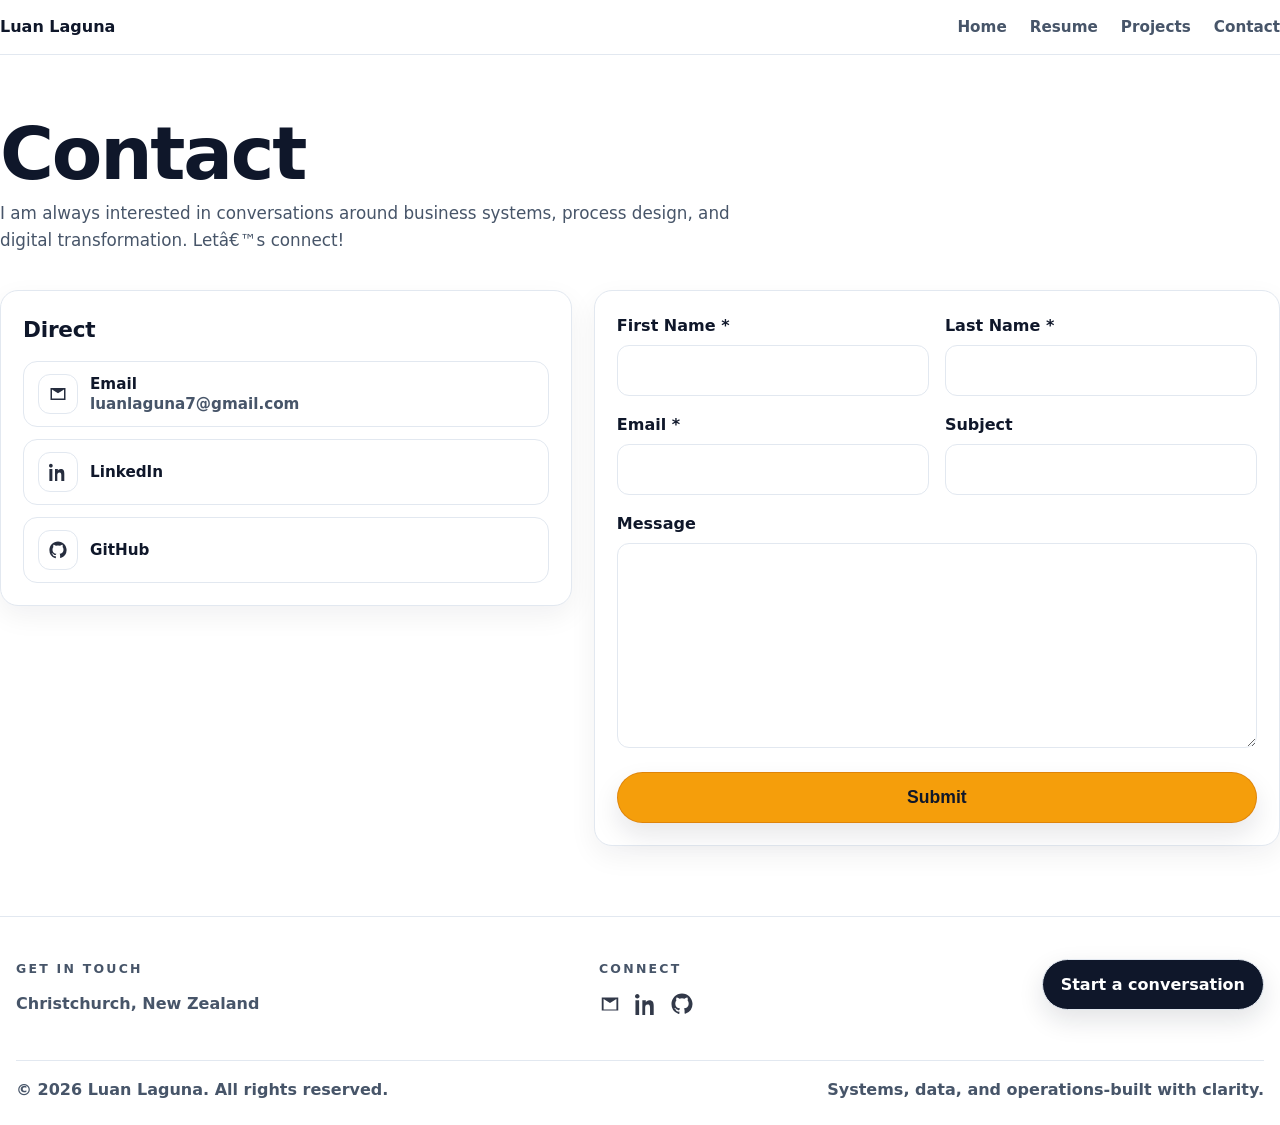
==== contact.html @ 254befb7 "Update contact.html" ====
﻿<!DOCTYPE html>
<html lang="en">
<head>
  <meta charset="UTF-8" />
  <meta name="viewport" content="width=device-width, initial-scale=1" />
  <title>Contact | Luan Laguna</title>
  <link rel="stylesheet" href="style.css" />
</head>
<body>
  <header class="nav">
    <div class="container nav-inner">
      <a class="brand" href="index.html">Luan Laguna</a>
      <button class="nav-toggle" aria-label="Open menu" aria-expanded="false" aria-controls="site-nav">
        <span class="nav-toggle-bar"></span>
        <span class="nav-toggle-bar"></span>
        <span class="nav-toggle-bar"></span>
      </button>
    <nav id="site-nav" class="links" aria-label="Primary">
  <a href="index.html">Home</a>
  <a href="resume.html">Resume</a>
  <a href="projects.html">Projects</a>
  <a href="contact.html">Contact</a>
</nav>
    </div>
  </header>

  <main class="container page contact-page">

    <header class="contact-hero">
      <div class="contact-hero-left">
        <h1 class="contact-title">Contact</h1>
        <p class="contact-subtitle">
          I am always interested in conversations around business systems, process design, and digital transformation. Letâ€™s connect!
        </p>
      </div>
    </header>

    <section class="contact-grid">

      <!-- Left: optional small direct block (matches your style) -->
    <aside class="contact-direct card-soft">
  <h2 class="contact-direct-title">Direct</h2>

  <div class="direct-list">

  <!-- Email -->
  <a class="direct-item" href="mailto:luanlaguna7@gmail.com">

    <span class="direct-icon">
      <svg viewBox="0 0 24 24">
        <path d="M2 4h20v16H2V4zm10 7L4 6v12h16V6l-8 5z"/>
      </svg>
    </span>

    <span class="direct-meta">
      <span class="direct-label">Email</span>
      <span class="direct-value">luanlaguna7@gmail.com</span>
    </span>

  </a>


  <!-- LinkedIn -->
  <a class="direct-item" href="https://www.linkedin.com/in/luan-laguna-390032174/" target="_blank">

    <span class="direct-icon">
      <svg viewBox="0 0 24 24">
        <path d="M4.98 3.5C4.98 4.88 3.87 6 2.49 6S0 4.88 0 3.5 1.11 1 2.49 1 4.98 2.12 4.98 3.5zM.5 8h4V24h-4zM8 8h3.8v2.2h.05c.53-1 1.83-2.2 3.77-2.2 4.03 0 4.78 2.65 4.78 6.1V24h-4v-7.4c0-1.77-.03-4.05-2.47-4.05-2.47 0-2.85 1.93-2.85 3.92V24H8z"/>
      </svg>
    </span>

    <span class="direct-meta">
      <span class="direct-label">LinkedIn</span>
    </span>

  </a>


  <!-- GitHub -->
  <a class="direct-item" href="https://github.com/LuanLaguna" target="_blank">

    <span class="direct-icon">
      <svg viewBox="0 0 24 24">
        <path d="M12 .5C5.65.5.5 5.65.5 12a11.5 11.5 0 0 0 7.87 10.94c.58.1.79-.25.79-.56v-2.17c-3.2.7-3.88-1.54-3.88-1.54-.52-1.33-1.27-1.69-1.27-1.69-1.04-.71.08-.69.08-.69 1.15.08 1.76 1.18 1.76 1.18 1.02 1.76 2.68 1.25 3.33.96.1-.74.4-1.25.73-1.54-2.55-.29-5.23-1.28-5.23-5.69 0-1.26.45-2.3 1.18-3.12-.12-.29-.51-1.45.11-3.03 0 0 .96-.31 3.15 1.19a10.9 10.9 0 0 1 5.73 0c2.19-1.5 3.15-1.19 3.15-1.19.62 1.58.23 2.74.11 3.03.73.82 1.18 1.86 1.18 3.12 0 4.42-2.69 5.39-5.25 5.67.41.35.77 1.04.77 2.1v3.11c0 .31.21.67.8.56A11.5 11.5 0 0 0 23.5 12C23.5 5.65 18.35.5 12 .5z"/>
      </svg>
    </span>

    <span class="direct-meta">
      <span class="direct-label">GitHub</span>
    </span>

  </a>

</div>
</aside>

      <!-- Right: form (Wix-like) -->
      <section class="contact-form-wrap card-soft" aria-label="Contact form">

        <!--
          IMPORTANT:
          Este form NÃƒO envia sozinho sem backend.
          Se quiser â€œenviar de verdadeâ€, depois a gente conecta em Formspree / Netlify Forms.
        -->
        <form class="contact-form" action="https://formsubmit.co/luanlaguna7@gmail.com" method="POST">
          <input type="hidden" name="_subject" value="New portfolio contact message" />
          <input type="hidden" name="_captcha" value="false" />
          <input type="text" name="_honey" style="display:none" tabindex="-1" autocomplete="off" />
          <input type="hidden" name="_next" value="https://luanlaguna.github.io/LuanPortifolio/contact.html?sent=1" />

          <div class="form-row two">
            <div class="field">
              <label for="firstName">First Name <span aria-hidden="true">*</span></label>
              <input id="firstName" name="firstName" type="text" required />
            </div>

            <div class="field">
              <label for="lastName">Last Name <span aria-hidden="true">*</span></label>
              <input id="lastName" name="lastName" type="text" required />
            </div>
          </div>

          <div class="form-row two">
            <div class="field">
              <label for="email">Email <span aria-hidden="true">*</span></label>
              <input id="email" name="email" type="email" required />
            </div>

            <div class="field">
              <label for="subject">Subject</label>
              <input id="subject" name="subject" type="text" />
            </div>
          </div>

          <div class="form-row">
            <div class="field">
              <label for="message">Message</label>
              <textarea id="message" name="message" rows="7" required></textarea>
            </div>
          </div>

          <button class="contact-submit" type="submit">Submit</button>
        </form>

      </section>

    </section>

  </main>

  <footer class="footer-pro">
  <div class="container footer-pro-inner">

    <div class="footer-pro-grid">
      <!-- Get in touch -->
      <div class="footer-block">
        <div class="footer-kicker">Get in touch</div>
        <div class="footer-text">
          <div class="footer-muted">Christchurch, New Zealand</div>
        </div>
      </div>

      <!-- Connect -->
       <div class="footer-block">
  <div class="footer-kicker">Connect</div>

  <div class="footer-social">

    <a href="mailto:luanlaguna7@gmail.com" aria-label="Email">
      <svg viewBox="0 0 24 24" class="social-icon">
        <path d="M3 5h18v14H3V5zm9 6L5 6.5V18h14V6.5L12 11z"/>
      </svg>
    </a>

    <a href="https://www.linkedin.com/in/luan-laguna-390032174/" target="_blank" rel="noopener" aria-label="LinkedIn">

      <svg viewBox="0 0 24 24" class="social-icon">
        <path d="M4.98 3.5C4.98 4.88 3.87 6 2.49 6S0 4.88 0 3.5 1.11 1 2.49 1 4.98 2.12 4.98 3.5zM.5 8h4V24h-4zM8 8h3.8v2.2h.05c.53-1 1.83-2.2 3.77-2.2 4.03 0 4.78 2.65 4.78 6.1V24h-4v-7.4c0-1.77-.03-4.05-2.47-4.05-2.47 0-2.85 1.93-2.85 3.92V24H8z"/>
      </svg>

    </a>

    <a href="https://github.com/LuanLaguna" target="_blank" rel="noopener" aria-label="GitHub">

      <svg viewBox="0 0 24 24" class="social-icon">
        <path d="M12 .5C5.65.5.5 5.65.5 12a11.5 11.5 0 0 0 7.87 10.94c.58.1.79-.25.79-.56v-2.17c-3.2.7-3.88-1.54-3.88-1.54-.52-1.33-1.27-1.69-1.27-1.69-1.04-.71.08-.69.08-.69 1.15.08 1.76 1.18 1.76 1.18 1.02 1.76 2.68 1.25 3.33.96.1-.74.4-1.25.73-1.54-2.55-.29-5.23-1.28-5.23-5.69 0-1.26.45-2.3 1.18-3.12-.12-.29-.51-1.45.11-3.03 0 0 .96-.31 3.15 1.19a10.9 10.9 0 0 1 5.73 0c2.19-1.5 3.15-1.19 3.15-1.19.62 1.58.23 2.74.11 3.03.73.82 1.18 1.86 1.18 3.12 0 4.42-2.69 5.39-5.25 5.67.41.35.77 1.04.77 2.1v3.11c0 .31.21.67.8.56A11.5 11.5 0 0 0 23.5 12C23.5 5.65 18.35.5 12 .5z"/>
      </svg>

    </a>

  </div>
      </div>

      <!-- CTA -->
      <div class="footer-cta">
        <a class="footer-cta-btn" href="contact.html">
          Start a conversation
        </a>
      </div>
    </div>

    <div class="footer-bottom">
      <div class="footer-copy">&copy; 2026 Luan Laguna. All rights reserved.</div>
      <div class="footer-tagline">Systems, data, and operations-built with clarity.</div>
    </div>

  </div>
</footer>
<button class="back-to-top" type="button" aria-label="Back to top">&#8593;</button>
<script>
  (function () {
    const btn = document.querySelector(".nav-toggle");
    const nav = document.querySelector("#site-nav");
    if (btn && nav) {
      btn.addEventListener("click", () => {
        const isOpen = nav.classList.toggle("is-open");
        btn.classList.toggle("is-active", isOpen);
        btn.setAttribute("aria-expanded", String(isOpen));
      });

      nav.addEventListener("click", (e) => {
        if (e.target.tagName === "A" && nav.classList.contains("is-open")) {
          nav.classList.remove("is-open");
          btn.classList.remove("is-active");
          btn.setAttribute("aria-expanded", "false");
        }
      });
    }

    const toTop = document.querySelector(".back-to-top");
    if (!toTop) return;
    const toggleToTop = () => {
      toTop.classList.toggle("is-visible", window.scrollY > 260);
    };
    window.addEventListener("scroll", toggleToTop, { passive: true });
    toTop.addEventListener("click", () => {
      window.scrollTo({ top: 0, behavior: "smooth" });
    });
    toggleToTop();
  })();
</script>
</body>
</html>
---- style.css ----
﻿:root{
  --bg:#ffffff;
  --text:#0f172a;
  --muted:#475569;
  --line:#e2e8f0;
  --card:#f8fafc;
  --btn:#0f172a;
  --btnText:#ffffff;
}

*{box-sizing:border-box}
body{
  margin:0;
  font-family: system-ui, -apple-system, Segoe UI, Roboto, Arial, sans-serif;
  background:var(--bg);
  color:var(--text);
  line-height:1.6;
}

.container{
  max-width: 1300px;
  margin: 0 auto;
  padding: 0 16px;   /* mais prÃ³ximo das bordas */
}

.nav{
  position: sticky;
  top: 0;
  z-index: 1000;
  background: rgba(255,255,255,.92);
  backdrop-filter: blur(8px);
  border-bottom: 1px solid var(--line);
}

.nav-inner{
  display:flex;
  align-items:center;
  justify-content:space-between;
  padding:14px 0;
}

.brand{
  font-weight:700;
  text-decoration:none;
  color:var(--text);
}

.links a{
  margin-left:18px;
  text-decoration:none;
  color:var(--muted);
  font-weight:600;
  font-size: 0.95rem;
}

.links a:hover{ color:var(--text); }

.hero{
  padding:56px 0 20px;
}

.kicker{
  margin:0 0 10px;
  color:var(--muted);
  font-weight:700;
  letter-spacing:.08em;
  text-transform:uppercase;
  font-size:.85rem;
}

h1{
  margin:0 0 14px;
  font-size: clamp(2.2rem, 4.6vw, 3.2rem);
  line-height:1.1;
  font-weight: 750; /* antes estava muito pesado */
  letter-spacing: -0.02em;
}

.lead{
  margin:0 0 22px;
  color:var(--muted);
  font-size:1.05rem;
  max-width: 72ch;
}

.cta{
  display:flex;
  gap:12px;
  flex-wrap:wrap;
}

.btn{
  display:inline-block;
  padding:10px 14px;
  border-radius:12px;
  background:var(--btn);
  color:var(--btnText);
  text-decoration:none;
  font-weight:700;
  border:1px solid var(--btn);
}

.btn-secondary{
  background:#334155;
  border-color:#334155;
}

.btn-ghost{
  background:transparent;
  color:var(--text);
  border-color: var(--line);
}

.card{
  margin:24px 0 64px;
  padding:26px;
  border:1px solid var(--line);
  background:#ffffff;
  border-radius:18px;
}

.card h2{ margin:0 0 10px; }

/* =========================
   Footer Pro
   ========================= */
.footer-pro{
  border-top: 1px solid var(--line);
  background: #fff;
  padding: 34px 0 22px;
}

.footer-pro-inner{
  display: grid;
  gap: 20px;
}

.footer-pro-grid{
  display: grid;
  grid-template-columns: 1.2fr 0.9fr auto;
  gap: 22px;
  align-items: start;
  padding: 8px 0 18px;
}

.footer-kicker{
  font-weight: 800;
  letter-spacing: .18em;
  text-transform: uppercase;
  font-size: .78rem;
  color: var(--muted);
  margin-bottom: 12px;
}

.footer-links{
  display: grid;
  gap: 10px;
}

.footer-links a{
  color: var(--text);
  text-decoration: none;
  font-weight: 700;
}

.footer-links a:hover{
  text-decoration: underline;
  text-underline-offset: 3px;
}

.footer-text{
  display: grid;
  gap: 10px;
}

.footer-strong{
  color: var(--text);
  text-decoration: none;
  font-weight: 800;
}

.footer-strong:hover{
  text-decoration: underline;
  text-underline-offset: 3px;
}

.footer-muted{
  color: var(--muted);
  font-weight: 650;
}

.footer-cta{
  display: flex;
  justify-content: flex-end;
}

.footer-cta-btn{
  display: inline-flex;
  align-items: center;
  justify-content: center;
  padding: 12px 18px;
  border-radius: 999px;
  border: 1px solid var(--line);
  background: var(--btn);
  color: var(--btnText);
  text-decoration: none;
  font-weight: 900;
  box-shadow: 0 10px 26px rgba(15,23,42,0.12);
  transition: transform .12s ease, box-shadow .12s ease, filter .12s ease;
}

.footer-cta-btn:hover{
  transform: translateY(-1px);
  box-shadow: 0 14px 34px rgba(15,23,42,0.16);
  filter: brightness(.98);
}

.footer-bottom{
  display: flex;
  justify-content: space-between;
  gap: 16px;
  flex-wrap: wrap;
  border-top: 1px solid var(--line);
  padding-top: 16px;
}

.footer-copy{
  color: var(--muted);
  font-weight: 650;
}

.footer-tagline{
  color: var(--muted);
  font-weight: 700;
}

/* responsive */
@media (max-width: 980px){
  .footer-pro-grid{
    grid-template-columns: 1fr;
    justify-items: center;
    text-align: center;
  }

  .footer-block{ text-align: center; }

  .footer-cta{
    width: 100%;
    display: flex;
    justify-content: center;
  }

  .footer-cta-btn{
    margin: 0 auto;     /* garante o centro mesmo se der conflito */
  }
}
.footer-social{
  display:flex;
  gap:14px;
  align-items:center;
  justify-content:flex-start;
  width:auto;
}

/* Keep "Connect" title and icons perfectly aligned */
.footer-pro-grid > .footer-block:nth-of-type(2){
  display: grid;
  justify-items: start;
}

.footer-pro-grid > .footer-block:nth-of-type(2) .footer-social{
  margin-top: 2px;
  padding-left: 0;
}

.social-icon{
  width:22px;
  height:22px;
  fill:var(--text);
  opacity:.85;
  transition: transform .15s ease, opacity .15s ease;
}

.footer-social a:hover .social-icon{
  transform: translateY(-2px);
  opacity:1;
}
/* --- Wix-like Home Layout --- */
.wix-content {
  max-width: 520px;
}

.wix-title {
  font-size: 42px;
  line-height: 1.2;
}

.wix-text {
  color: #4a5568;
  line-height: 1.6;
}
.wix-hero{
  padding: 56px 0 44px;
  display: grid;
  grid-template-columns: 520px 1fr; /* foto grande e texto ao lado */
  column-gap: 56px;                /* era 88px, agora mais prÃ³ximo */
  align-items: start;
}
.footer-note{
  margin-top: 18px;
  color: var(--muted);
  font-weight: 600;
  font-size: .9rem;
}

.wix-photo img{
  width: 500px;
  height: 500px;
  object-fit: cover;
  border-radius: 50%;
  filter: grayscale(100%);
  display:block;
}
.wix-title{
  margin: 0 0 18px;
  font-size: clamp(1.8rem, 3.2vw, 2.4rem);
  line-height: 1.15;
  font-weight: 700;
  letter-spacing: -0.01em;
}

.wix-subtitle{
  margin: 0 0 14px;
  font-size: 1.05rem;
  font-weight: 700;
}

.wix-text{
  margin: 0 0 14px;
  max-width: 75ch;
  color: var(--muted);
  font-size: 1rem;
}

.wix-actions{
  display:flex;
  gap: 26px;
  flex-wrap: wrap;
 margin-top: 30px;
}

.wix-btn{
  width: 140px;
  height: 140px;
  border-radius: 999px;
  display:inline-flex;
  align-items:center;
  justify-content:center;
  text-decoration:none;
  font-weight: 700;
  font-size: 18px; /* texto maior */
  color:#0f172a;
  border: none;
  box-shadow: 0 10px 26px rgba(15, 23, 42, 0.10);
  transition: transform .12s ease, box-shadow .12s ease, filter .12s ease;
}
.wix-btn:hover{
  transform: translateY(-2px);
  box-shadow: 0 14px 34px rgba(15, 23, 42, 0.14);
  filter: brightness(0.98);
}
.wix-btn-resume{ background:#3B82F6; }   /* azul */
.wix-btn-projects{ background:#9CA3AF; } /* cinza */
.wix-btn-contact{ background:#10B981; }  /* verde */

.wix-btn:hover{
  background: #0f172a;
  color: #ffffff;
}
.wix-hero{
  max-width: 1180px;     /* controla largura do bloco */
  margin: 0 auto;        /* centraliza no meio */
}

/* Mobile */
@media (max-width: 980px){
  .container{ padding: 0 16px; }

  .wix-hero{
    grid-template-columns: 1fr;
    row-gap: 22px;
    padding: 36px 0;
  }

  .wix-photo img{
    width: 300px;
    height: 300px;
  }

  .wix-btn{
    width: 120px;
    height: 120px;
    font-size: 16px;
  }
}

@media (max-width: 520px){
  .wix-actions{
    gap: 8px;
    flex-wrap: nowrap;
    justify-content: space-between;
  }

  .wix-btn{
    width: 84px;
    height: 84px;
    font-size: 13px;
    flex: 0 0 auto;
  }
}
/* =========================
   Resume Page (only)
   ========================= */
.resume-page{
  padding: 52px 0 70px;
}

/* Hero */
.resume-hero{
  display:flex;
  align-items:flex-start;
  justify-content:space-between;
  gap: 28px;
  padding: 10px 0 34px;
}
.resume-title{
  margin:0;
  font-size: clamp(3.2rem, 6vw, 4.6rem);
  line-height:1;
  letter-spacing:-0.03em;
}
.resume-subtitle{
  margin: 10px 0 18px;
  color: var(--muted);
  font-size: 1.05rem;
  max-width: 60ch;
}
.resume-download{
  display:inline-flex;
  align-items:center;
  gap:10px;
  padding: 12px 18px;
  border-radius: 999px;
  border: 1px solid var(--line);
  background:#0f172a;
  color:#fff;
  text-decoration:none;
  font-weight:800;
  box-shadow: 0 10px 26px rgba(15,23,42,0.18);
}
.resume-download:hover{ transform: translateY(-1px); }
.resume-download .icon svg{ width:18px; height:18px; }

/* decorative badges */
.mini-badges{ display:flex; gap:10px; flex-wrap:wrap; justify-content:flex-end; }
.mini-badge{
  display:inline-flex;
  align-items:center;
  gap:10px;
  padding: 10px 14px;
  border-radius: 999px;
  border:1px solid var(--line);
  background:#fff;
  color: var(--text);
  font-weight:700;
}
.dot{ width:10px; height:10px; border-radius:999px; display:inline-block; }
.dot-blue{ background:#3b82f6; }
.dot-slate{ background:#94a3b8; }
.dot-green{ background:#10b981; }

/* sections */
.resume-section{ padding: 26px 0; border-top: 1px solid var(--line); }
.section-head{ display:flex; align-items:flex-end; justify-content:space-between; gap:14px; margin-bottom:16px; }
.section-title{ margin:0; font-size: clamp(1.6rem, 2.5vw, 2.1rem); letter-spacing:-0.01em; }
.section-note{ margin:0; color: var(--muted); max-width: 62ch; }

/* grids */
.grid-3{
  display:grid;
  grid-template-columns: repeat(3, minmax(0, 1fr));
  gap: 16px;
}
.grid-2{
  display:grid;
  grid-template-columns: repeat(2, minmax(0, 1fr));
  gap: 16px;
}

/* cards */
.resume-card{
  background:#fff;
  border: 1px solid var(--line);
  border-radius: 18px;
  padding: 18px 18px 16px;
  box-shadow: 0 10px 28px rgba(15,23,42,0.06);
}
.card-top{ margin-bottom: 10px; }
.badge{
  display:inline-flex;
  align-items:center;
  gap:10px;
  padding: 8px 12px;
  border-radius: 999px;
  font-weight:800;
  border:1px solid var(--line);
  background:#fff;
}
.badge .icon svg{ width:18px; height:18px; }
.badge-blue{ color:#1e40af; }
.badge-slate{ color:#334155; }
.badge-green{ color:#065f46; }

.clean-list{
  margin: 10px 0 0;
  padding: 0;
  list-style:none;
}
.clean-list li{
  display:flex;
  gap:10px;
  align-items:flex-start;
  padding: 8px 0;
  border-top: 1px dashed #eef2f7;
}
.clean-list li:first-child{ border-top:0; }
.clean-list li::before{
  content:"";
  width:10px; height:10px;
  margin-top: 6px;
  border-radius:999px;
  background:#cbd5e1;
  flex: 0 0 auto;
}

/* timeline */
.timeline{
  display:flex;
  flex-direction:column;
  gap: 18px;
}
.t-item{
  display:grid;
  grid-template-columns: 160px 1fr;
  gap: 22px;
  padding: 18px;
  border: 1px solid var(--line);
  border-radius: 18px;
  background:#fff;
  box-shadow: 0 10px 28px rgba(15,23,42,0.06);
}
.t-year{ color: var(--muted); font-weight:800; }
.t-line{
  margin-top: 10px;
  height: calc(100% - 10px);
  border-left: 2px solid #d1d5db;
}
.t-role{
  margin:0;
  font-size: 1.25rem;
  font-weight: 900;
  letter-spacing:-0.01em;
}
.t-sep{ color:#94a3b8; font-weight:700; margin: 0 6px; }
.t-meta{
  margin-top: 2px;
  color: var(--muted);
  font-weight:700;
}
.impact-list{
  margin: 12px 0 0;
  padding-left: 18px;
  color: var(--text);
}
.impact-list li{ margin: 8px 0; }
.para-muted{ margin: 10px 0 0; color: var(--muted); }
/* ===== Resume: Experience (icon + industry, no company names) ===== */
.xp{
  padding: 26px 0 10px;
}
.xp-company{
  font-weight:600;
  color:var(--muted);
  margin-top:4px;
  margin-bottom:8px;
}

.xp-title{
  margin: 18px 0 18px;
  font-size: 2rem;
  letter-spacing: -0.02em;
}

.xp-list{
  display: grid;
  gap: 16px;
}

.xp-item{
  display: grid;
  grid-template-columns: 56px 1fr;
  gap: 18px;
  padding: 18px;
  border: 1px solid var(--line);
  border-radius: 18px;
  background: #fff;
}

.xp-icon{
  width: 56px;
  height: 56px;
  border-radius: 14px;
  border: 1px solid var(--line);
  display: grid;
  place-items: center;
  color: var(--text);
  background: #fff;
}

.xp-icon svg{
  width: 28px;
  height: 28px;
}

.xp-head{
  display: flex;
  align-items: baseline;
  justify-content: space-between;
  gap: 14px;
  flex-wrap: wrap;
  margin-bottom: 8px;
}

.xp-role{
  font-weight: 800;
  font-size: 1.05rem;
}

.xp-meta{
  color: var(--muted);
  font-weight: 650;
  font-size: .95rem;
}

.xp-bullets{
  margin: 0;
  padding-left: 18px;
  color: var(--muted);
}

.xp-bullets li{
  margin: 6px 0;
}

/* Mobile */
@media (max-width: 860px){
  .xp-item{
    grid-template-columns: 48px 1fr;
    padding: 16px;
  }
  .xp-icon{
    width: 48px;
    height: 48px;
    border-radius: 12px;
  }
}

/* responsive */
@media (max-width: 980px){
  .grid-3{ grid-template-columns: 1fr; }
  .grid-2{ grid-template-columns: 1fr; }
  .resume-hero{ flex-direction:column; align-items:flex-start; }
  .mini-badges{ justify-content:flex-start; }
  .t-item{ grid-template-columns: 1fr; }
  .t-line{ display:none; }
}

/* Responsive */
@media (max-width: 980px){
  .t-item{
    grid-template-columns: 1fr;
  }
  .t-left{ text-align: left; }
  .t-mid{ display: none; }
  .two-col{
    grid-template-columns: 1fr;
  }
}
/* ===== Resume: Core Skills (market-aligned) ===== */

.skills-grid{
  display:grid;
  grid-template-columns: repeat(4, minmax(0, 1fr));
  gap: 18px;
  margin-top: 16px;
}

.skill-card{
  border: 1px solid var(--line);
  border-radius: 18px;
  background: #fff;
  padding: 18px 18px 16px;
  box-shadow: 0 8px 20px rgba(15, 23, 42, .05);
}

.skill-pill{
  display:inline-flex;
  align-items:center;
  justify-content:center;
  padding: 8px 14px;
  border-radius: 999px;
  font-weight: 800;
  font-size: .95rem;
  border: 1px solid;
  margin-bottom: 12px;
}

.pill-blue{ color:#1d4ed8; background:rgba(29,78,216,.08); border-color:rgba(29,78,216,.25); }
.pill-slate{color:#0f766e; background:rgba(13,148,136,.08); border-color:rgba(13,148,136,.25);}
.pill-green{ color:#a5101c; background:rgba(165,16,28,.08); border-color:rgba(165,16,28,.25);}
.pill-amber{ color:#b45309; background:rgba(180,83,9,.08); border-color:rgba(180,83,9,.25); }

.skill-list{
  list-style:none;
  margin:0;
  padding:0;
}

.skill-list li{
  padding: 10px 0;
  border-top: 1px dashed rgba(226,232,240,.9);
  color: var(--text);
  font-weight: 650;
  font-size: .98rem;
}

.skill-list li:first-child{
  border-top:none;
  padding-top: 2px;
}
/* ===== Resume: top mini badges ===== */
.mini-badges{
  display:flex;
  gap:10px;
  align-items:center;
  justify-content:flex-end;
  flex-wrap:wrap;
}

.mini-badge{
  display:inline-flex;
  align-items:center;
  gap:10px;
  padding:10px 14px;
  border-radius:999px;
  font-weight:800;
  font-size:.95rem;
  border:1px solid var(--line);
  background:#fff;
  color:var(--text);
}

.dot{
  width:10px;
  height:10px;
  border-radius:999px;
  display:inline-block;
}

.dot-blue{ background:#1d4ed8; }
.dot-slate{ background:#0f766e; }
.dot-red{ background:#a5101c; }
.dot-amber{ background:#b45309; }

/* badge â€œfilledâ€ look matching the skill pills */
.mini-blue{
  color:#1d4ed8;
  background:rgba(29,78,216,.08);
  border-color:rgba(29,78,216,.25);
}
.mini-slate{
  color:#0f766e;
  background:rgba(13,148,136,.08);
  border-color:rgba(13,148,136,.25);
}
.mini-red{
  color:#a5101c;
  background:rgba(165,16,28,.08);
  border-color:rgba(165,16,28,.25);
}
.mini-amber{
  color:#b45309;
  background:rgba(180,83,9,.08);
  border-color:rgba(180,83,9,.25);
}

.languages-pills{
  display:flex;
  gap:14px;
  flex-wrap:wrap;
  margin-top:14px;
}

.language-pill{
  padding:10px 16px;
  border-radius:12px;
  border:1px solid var(--line);
  background:#fff;
  font-weight:650;
  color:var(--text);
  box-shadow:0 6px 16px rgba(15,23,42,0.06);
}
@media (max-width: 1100px){
  .skills-grid{ grid-template-columns: repeat(2, minmax(0, 1fr)); }
}

@media (max-width: 560px){
  .skills-grid{ grid-template-columns: 1fr; }
}

/* =========================
   Projects Page
   ========================= */
.projects-page{
  padding: 52px 0 70px;
}

.projects-hero{
  padding: 10px 0 26px;
}

.projects-title{
  margin:0;
  font-size: clamp(3.2rem, 6vw, 4.6rem);
  line-height: 1;
  letter-spacing: -0.03em;
}

.projects-subtitle{
  margin: 10px 0 0;
  color: var(--muted);
  font-size: 1.05rem;
  max-width: 72ch;
}

/* list */
.project-list{
  display: grid;
  gap: 22px;
  padding-top: 10px;
}

.project{
  display: grid;
  grid-template-columns: 1.15fr .85fr;
  gap: 26px;
  padding: 22px;
  border: 1px solid var(--line);
  border-radius: 18px;
  background: #fff;
  box-shadow: 0 10px 28px rgba(15,23,42,0.06);
}

.project-title{
  margin: 0 0 12px;
  font-size: clamp(1.4rem, 2.1vw, 1.85rem);
  letter-spacing: -0.02em;
}

.project-lead{
  margin: 0 0 12px;
  color: var(--text);
  font-weight: 650;
  max-width: 78ch;
}

.project-text{
  margin: 0 0 12px;
  color: var(--muted);
  max-width: 82ch;
}

.project-bullets{
  margin: 10px 0 14px;
  padding-left: 18px;
  color: var(--muted);
}
.project-bullets li{
  margin: 8px 0;
}

.project-tags{
  display:flex;
  flex-wrap: wrap;
  gap: 10px;
  padding-top: 6px;
}

.tag{
  display:inline-flex;
  align-items:center;
  padding: 8px 12px;
  border-radius: 999px;
  border: 1px solid var(--line);
  background: #fff;
  color: var(--text);
  font-weight: 700;
  font-size: .92rem;
}

/* right column */
.project-right{
  display: grid;
  gap: 14px;
  align-content: start;
}

.project-media{
  border-radius: 16px;
  overflow: hidden;
  border: 1px solid var(--line);
  background: #fff;
}

.project-media img{
  width: 100%;
  height: auto;
  display:block;
}

.project-media-mobile{
  display: none;
}

.project-tools{
  border: 1px solid var(--line);
  border-radius: 16px;
  padding: 16px;
  background: #fff;
}

.project-tools h3{
  margin: 0 0 10px;
  font-size: 1.25rem;
  letter-spacing: -0.01em;
}

.project-tools ul{
  margin: 0;
  padding-left: 18px;
  color: var(--muted);
}

.project-tools li{
  margin: 7px 0;
}

/* responsive */
@media (max-width: 980px){
  .project{
    grid-template-columns: 1fr;
  }

  .section-head{
    flex-direction: column;
    align-items: flex-start;
    gap: 6px;
  }

  .project-media-mobile{
    display: block;
    margin: 8px 0 14px;
  }

  .project-right .project-media{
    display: none;
  }
}
/* =========================
   Contact Page (Wix-like)
   ========================= */
.contact-page{
  padding: 52px 0 70px;
}

.contact-hero{
  padding: 10px 0 26px;
}

.contact-title{
  margin:0;
  font-size: clamp(3.2rem, 6vw, 4.6rem);
  line-height: 1;
  letter-spacing: -0.03em;
}

.contact-subtitle{
  margin: 10px 0 0;
  color: var(--muted);
  font-size: 1.05rem;
  max-width: 70ch;
}

.contact-grid{
  display: grid;
  grid-template-columns: 1fr 1.2fr;
  gap: 22px;
  padding-top: 10px;
  align-items: start;
}

/* Reusable "soft card" to match your site */
.card-soft{
  border: 1px solid var(--line);
  border-radius: 18px;
  background: #fff;
  padding: 22px;
  box-shadow: 0 10px 28px rgba(15,23,42,0.06);
}

/* Direct block â€“ improved */
.contact-direct-title{
  margin: 0 0 14px;
  font-size: 1.35rem;
  letter-spacing: -0.01em;
}

.contact-direct-row{
  display: grid;
  grid-template-columns: 92px 1fr;
  gap: 10px;
  padding: 10px 0;
  border-top: 1px dashed #eef2f7;
}

.contact-direct-row:first-of-type{
  border-top: 0;
  padding-top: 2px;
}

.direct-list{
  display: grid;
  gap: 12px;
  margin-top: 8px;
}

/* FIX: Contact Direct alignment */
.direct-item{
  display: grid;
  grid-template-columns: 40px 1fr; /* coluna fixa pro Ã­cone */
  gap: 12px;
  align-items: center;
  padding: 12px 14px;
  border-radius: 14px;
  border: 1px solid var(--line);
  background: #fff;
  text-decoration: none;
  transition: transform .12s ease, box-shadow .12s ease, filter .12s ease;
}

.direct-item .direct-icon{
  width: 40px;
  height: 40px;
  border-radius: 12px;
  border: 1px solid var(--line);
  display: grid;
  place-items: center;
  background: #fff;
}

.direct-item .direct-icon svg{
  width: 18px;
  height: 18px;
  fill: var(--text);
  opacity: .9;
}

.direct-label{ line-height: 1.2; }
.direct-value{ line-height: 1.2; }

.direct-dot{
  width: 10px;
  height: 10px;
  border-radius: 999px;
  display: inline-block;
}

.direct-meta{
  display: grid;
  gap: 2px;
}

.direct-label{
  font-weight: 800;
  color: var(--text);
  font-size: .95rem;
}

.direct-value{
  color: var(--muted);
  font-weight: 650;
  font-size: .95rem;
  word-break: break-word;
}

/* Form */
.contact-form{
  display: grid;
  gap: 16px;
}

.form-row{
  display: grid;
  gap: 16px;
}

.form-row.two{
  grid-template-columns: 1fr 1fr;
}

.field label{
  display: inline-block;
  margin: 0 0 6px;
  font-weight: 800;
  color: var(--text);
}

.field input,
.field textarea{
  width: 100%;
  padding: 12px 12px;
  border-radius: 12px;
  border: 1px solid var(--line);
  outline: none;
  font: inherit;
  background: #fff;
}

.field input:focus,
.field textarea:focus{
  border-color: rgba(59,130,246,.55);
  box-shadow: 0 0 0 4px rgba(59,130,246,.12);
}

/* Wix-like big submit */
.contact-submit{
  width: 100%;
  padding: 14px 18px;
  border-radius: 999px;
  border: 1px solid rgba(180,83,9,.35);
  background: #f59e0b;
  color: #0f172a;
  font-weight: 900;
  font-size: 1.1rem;
  cursor: pointer;
  box-shadow: 0 12px 26px rgba(15,23,42,0.10);
}

.contact-submit:hover{
  filter: brightness(.98);
  transform: translateY(-1px);
}

/* Responsive */
@media (max-width: 980px){
  .contact-grid{
    grid-template-columns: 1fr;
  }
  .form-row.two{
    grid-template-columns: 1fr;
  }
}
/* ============================= */
/* MOBILE RESPONSIVE ADJUSTMENT */
/* ============================= */

@media (max-width: 768px) {

  /* Layout geral */
  .container {
    padding: 20px;
  }

  /* Hero section (foto + texto) */
  .hero {
    flex-direction: column;
    text-align: center;
  }

  .hero img {
    width: 220px;
    height: 220px;
    margin-bottom: 20px;
  }

  .hero-text {
    max-width: 100%;
  }

  /* BotÃµes Resume / Projects */
  .hero-buttons {
    display: flex;
    justify-content: center;
    gap: 16px;
    flex-wrap: wrap;
  }

  /* Experience items */
  .xp-item {
    flex-direction: column;
    gap: 12px;
  }

  .xp-icon {
    align-self: flex-start;
  }

  /* Headline do job */
  .xp-head {
    flex-direction: column;
    align-items: flex-start;
    gap: 4px;
  }

  /* Languages section */
  .languages {
    flex-direction: column;
    gap: 10px;
  }

  /* Footer */
  footer {
    text-align: center;
  }

  footer .footer-grid {
    flex-direction: column;
    gap: 20px;
  }

}
/* ===== Mobile: give breathing room on the sides ===== */
@media (max-width: 768px){
  :root{
    --mobilePad: 18px; /* ajuste: 16â€“24px */
  }

  body{
    overflow-x: hidden; /* evita â€œpuxarâ€ pro lado */
  }

  .container{
    padding-left: var(--mobilePad) !important;
    padding-right: var(--mobilePad) !important;
  }

  /* Garante que o hero/resume nÃ£o encoste */
  .resume-page,
  .projects-page,
  .contact-page,
  .hero{
    padding-left: 0;
    padding-right: 0;
  }

  /* Se algum card estiver â€œgrudandoâ€, dÃ¡ um respiro */
  .card,
  .resume-card,
  .project,
  .xp-item{
    border-radius: 16px;
  }
}
/* ===== Fix mobile spacing + convert grids to 1 column where needed ===== */
@media (max-width: 768px){

  /* mantÃ©m respiro consistente */
  .container{
    padding: 0 18px !important;
  }

  /* Experience items: grid -> 1 column */
  .xp-item{
    grid-template-columns: 1fr !important;
  }

  /* deixa o Ã­cone no topo e nÃ£o â€œcomendoâ€ largura */
  .xp-icon{
    width: 48px;
    height: 48px;
  }

  /* cards nÃ£o podem estourar a tela */
  .skill-card,
  .resume-card,
  .project,
  .xp-item,
  .card-soft{
    width: 100%;
    max-width: 100%;
  }
}
/* =========================
   Mobile Hamburger Nav
   ========================= */

.nav-toggle{
  display:none;
  width: 44px;
  height: 44px;
  border: 1px solid var(--line);
  border-radius: 14px;
  background: #fff;
  cursor: pointer;
  align-items: center;
  justify-content: center;
  flex-direction: column;
  gap: 4px;
  padding: 0;
  transition: background-color .15s ease, border-color .15s ease;
}

.nav-toggle-bar{
  display:block;
  width: 18px;
  height: 2.5px;
  background: var(--text);
  border-radius: 999px;
  transition: transform .2s ease, opacity .2s ease;
}

.nav-toggle:hover{
  background:#f8fafc;
  border-color:#cbd5e1;
}

.nav-toggle.is-active .nav-toggle-bar:nth-child(1){
  transform: translateY(6px) rotate(45deg);
}

.nav-toggle.is-active .nav-toggle-bar:nth-child(2){
  opacity: 0;
}

.nav-toggle.is-active .nav-toggle-bar:nth-child(3){
  transform: translateY(-6px) rotate(-45deg);
}

@media (max-width: 980px){
  .nav-inner{
    position: relative;
  }

  .nav-toggle{
    display: inline-flex;
  }

  .links{
    display: none;
  }

  .links.is-open{
    display: grid;
    gap: 10px;
    position: absolute;
    top: calc(100% + 10px);
    right: 0;
    left: 0;
    padding: 14px;
    background: rgba(255,255,255,.98);
    border: 1px solid var(--line);
    border-radius: 16px;
    box-shadow: 0 18px 40px rgba(15,23,42,.12);
  }

  .links.is-open a{
    margin-left: 0;
    padding: 10px 12px;
    border-radius: 12px;
    font-weight: 700;
  }

  .links.is-open a:hover{
    background: #f1f5f9;
  }
}

.back-to-top{
  position: fixed;
  right: 16px;
  bottom: 16px;
  width: 42px;
  height: 42px;
  border: 1px solid var(--line);
  border-radius: 999px;
  background: #0f172a;
  color: #fff;
  display: grid;
  place-items: center;
  text-decoration: none;
  font-size: 20px;
  font-weight: 800;
  box-shadow: 0 10px 24px rgba(15,23,42,.22);
  opacity: 0;
  visibility: hidden;
  transform: translateY(8px);
  transition: opacity .2s ease, transform .2s ease, visibility .2s ease;
  z-index: 1200;
}

.back-to-top.is-visible{
  opacity: 1;
  visibility: visible;
  transform: translateY(0);
}

/* =========================
   Tablet and iPad tuning
   Keeps mobile (<=768) and desktop (>1100) behavior untouched.
   ========================= */
@media (min-width: 768px) and (max-width: 1100px){
  /* Keep desktop nav on tablets */
  .nav-toggle{ display: none !important; }
  .links{ display: flex !important; align-items: center; flex-wrap: wrap; }

  /* Use more horizontal space on iPad portrait */
  .container{ padding-left: 12px; padding-right: 12px; }

  /* Home hero: avoid narrow single-column tablet layout */
  .wix-hero{
    grid-template-columns: minmax(280px, 360px) 1fr;
    column-gap: 32px;
    row-gap: 0;
    padding: 44px 0 28px;
  }

  .wix-content{ max-width: none; }

  .wix-photo img{
    width: min(42vw, 360px);
    height: min(42vw, 360px);
  }

  .wix-actions{ gap: 16px; }

  .wix-btn{
    width: 108px;
    height: 108px;
    font-size: 15px;
  }

  /* Resume and cards: keep 2-column rhythm on tablets */
  .resume-hero{ flex-direction: row; }
  .grid-3{ grid-template-columns: repeat(2, minmax(0, 1fr)); }
  .grid-2{ grid-template-columns: repeat(2, minmax(0, 1fr)); }

  /* Projects: keep desktop-like composition on tablets */
  .project{ grid-template-columns: 1.05fr 0.95fr; }
  .project-media-mobile{ display: none; }
  .project-right .project-media{ display: block; }

  /* Footer: avoid centered mobile stack on tablets */
  .footer-pro-grid{
    grid-template-columns: 1fr 1fr;
    justify-items: start;
    text-align: left;
  }
  .footer-block{ text-align: left; }
  .footer-cta{ justify-content: flex-start; }

  /* Contact form/details: avoid overly stacked tablet view */
  .contact-grid{ grid-template-columns: 1fr 1fr; }
  .form-row.two{ grid-template-columns: 1fr 1fr; }
}
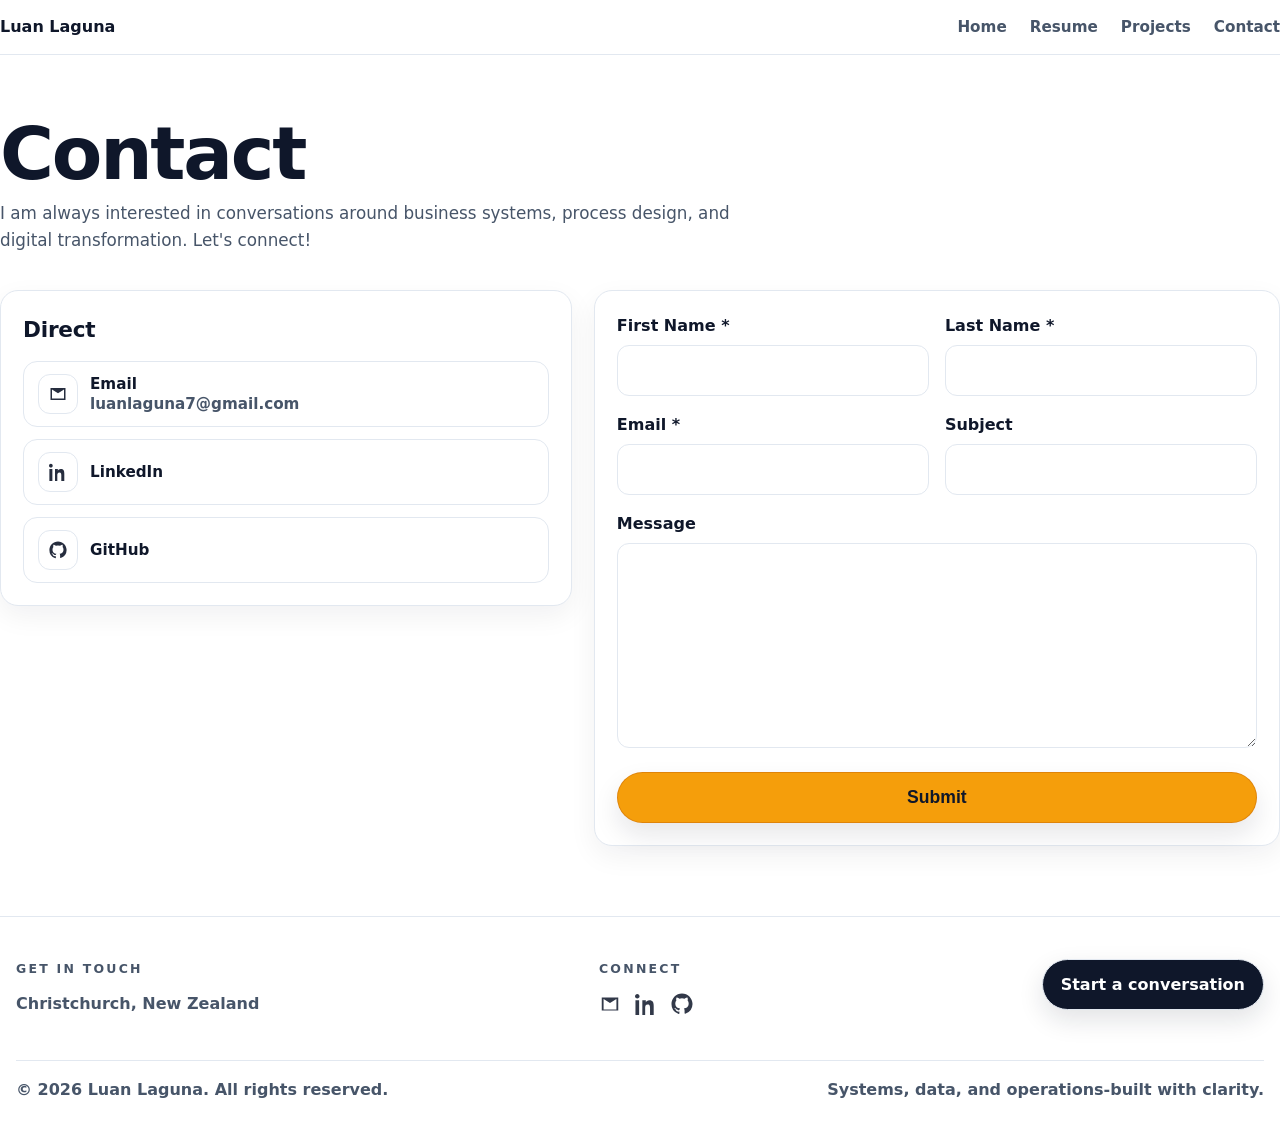
==== commit 4144c701: "Update contact.html" ====
--- a/contact.html
+++ b/contact.html
@@ -30,7 +30,7 @@
       <div class="contact-hero-left">
         <h1 class="contact-title">Contact</h1>
         <p class="contact-subtitle">
-          I am always interested in conversations around business systems, process design, and digital transformation. Letâ€™s connect!
+          I am always interested in conversations around business systems, process design, and digital transformation. Let's connect!
         </p>
       </div>
     </header>
@@ -243,3 +243,4 @@
 </html>
 
 
+
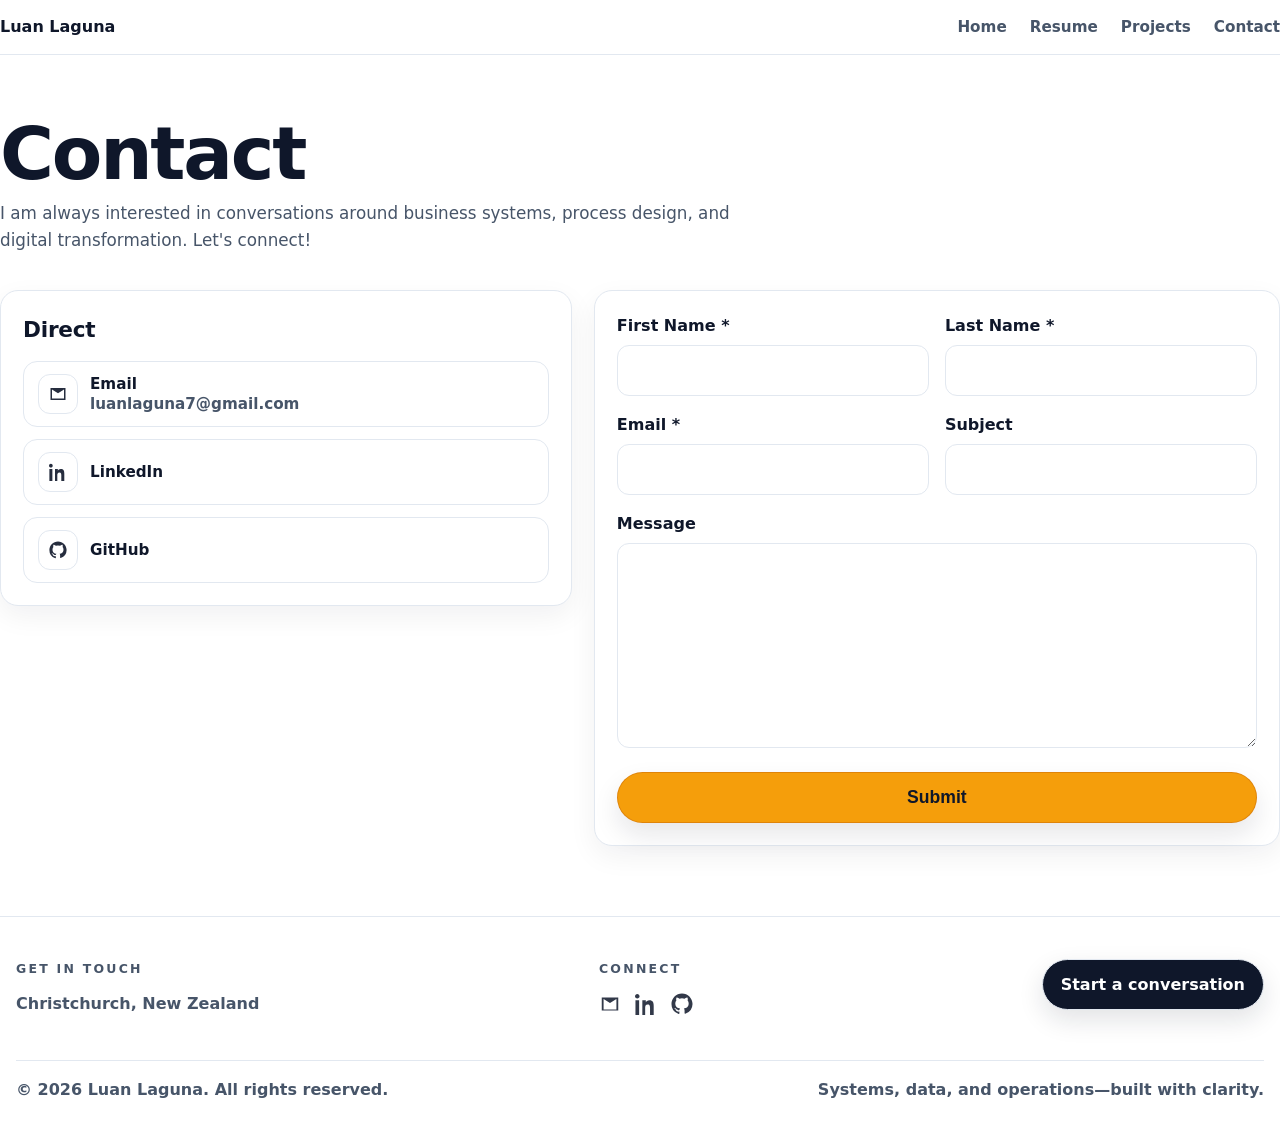
==== commit 01123d57: "Fixing some wrong words" ====
--- a/contact.html
+++ b/contact.html
@@ -1,6 +1,14 @@
 ﻿<!DOCTYPE html>
 <html lang="en">
 <head>
+  <!-- Google tag (gtag.js) -->
+  <script async src="https://www.googletagmanager.com/gtag/js?id=G-GKTQG36YTF"></script>
+  <script>
+    window.dataLayer = window.dataLayer || [];
+    function gtag(){dataLayer.push(arguments);}
+    gtag('js', new Date());
+    gtag('config', 'G-GKTQG36YTF');
+  </script>
   <meta charset="UTF-8" />
   <meta name="viewport" content="width=device-width, initial-scale=1" />
   <title>Contact | Luan Laguna</title>
@@ -99,8 +107,8 @@
 
         <!--
           IMPORTANT:
-          Este form NÃƒO envia sozinho sem backend.
-          Se quiser â€œenviar de verdadeâ€, depois a gente conecta em Formspree / Netlify Forms.
+          Este form NAO envia sozinho sem backend.
+          Se quiser "enviar de verdade", depois a gente conecta em Formspree / Netlify Forms.
         -->
         <form class="contact-form" action="https://formsubmit.co/luanlaguna7@gmail.com" method="POST">
           <input type="hidden" name="_subject" value="New portfolio contact message" />
@@ -201,7 +209,7 @@
 
     <div class="footer-bottom">
       <div class="footer-copy">&copy; 2026 Luan Laguna. All rights reserved.</div>
-      <div class="footer-tagline">Systems, data, and operations-built with clarity.</div>
+      <div class="footer-tagline">Systems, data, and operations&mdash;built with clarity.</div>
     </div>
 
   </div>
@@ -244,3 +252,6 @@
 
 
 
+
+
+
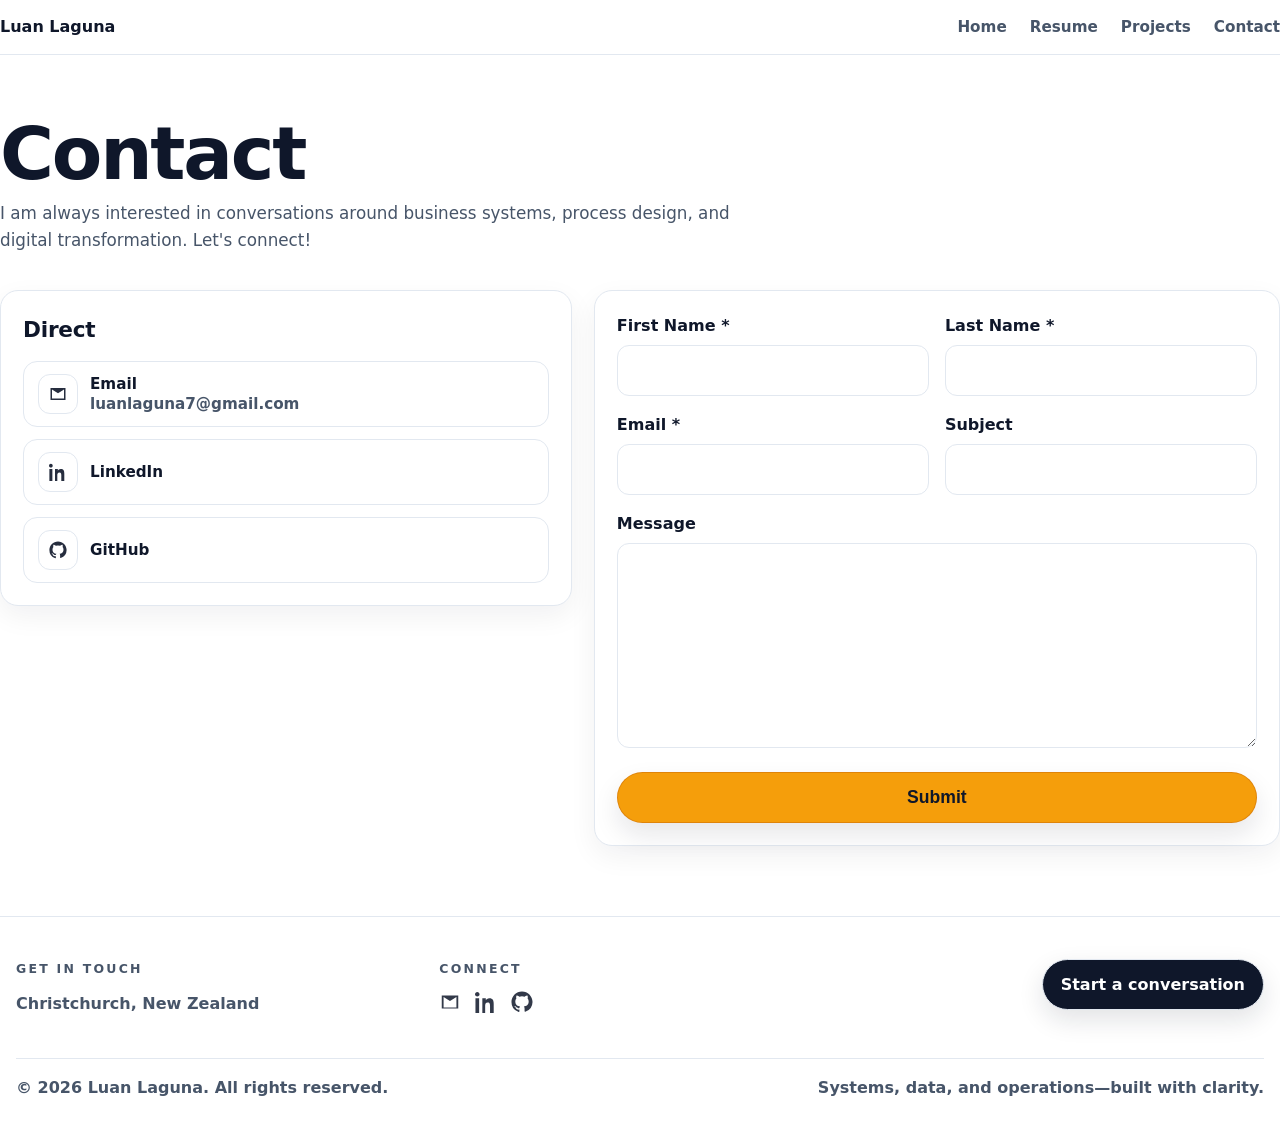
==== commit d18497ee: "more changes" ====
--- a/contact.html
+++ b/contact.html
@@ -247,6 +247,7 @@
     toggleToTop();
   })();
 </script>
+<script src="js/animations.js"></script>
 </body>
 </html>
 
--- a/style.css
+++ b/style.css
@@ -137,7 +137,7 @@
 
 .footer-pro-grid{
   display: grid;
-  grid-template-columns: 1.2fr 0.9fr auto;
+  grid-template-columns: 1fr 1fr 1fr;
   gap: 22px;
   align-items: start;
   padding: 8px 0 18px;
@@ -262,15 +262,17 @@
   width:auto;
 }
 
-/* Keep "Connect" title and icons perfectly aligned */
-.footer-pro-grid > .footer-block:nth-of-type(2){
-  display: grid;
-  justify-items: start;
-}
-
-.footer-pro-grid > .footer-block:nth-of-type(2) .footer-social{
-  margin-top: 2px;
-  padding-left: 0;
+/* Footer column alignment */
+.footer-block{
+  display: flex;
+  flex-direction: column;
+  align-items: flex-start;
+}
+
+.footer-cta{
+  display: flex;
+  justify-content: flex-end;
+  align-items: flex-start;
 }
 
 .social-icon{
@@ -987,6 +989,526 @@
   }
 }
 /* =========================
+   Miro-style Project List
+   ========================= */
+
+.miro-projects{
+  display: flex;
+  flex-direction: column;
+  padding-bottom: 10px;
+}
+
+.miro-item{
+  display: grid;
+  grid-template-columns: 1fr 1fr;
+  gap: 64px;
+  padding: 72px 0;
+  border-top: 1px solid var(--line);
+  align-items: center;
+}
+
+.miro-item:last-child{ border-bottom: 1px solid var(--line); }
+
+/* Flip: visual LEFT, text RIGHT */
+.miro-flip .miro-text{ order: 2; }
+.miro-flip .miro-visual{ order: 1; }
+
+.miro-title{
+  margin: 0 0 14px;
+  font-size: clamp(1.5rem, 2.4vw, 2rem);
+  letter-spacing: -0.02em;
+  font-weight: 800;
+}
+
+.miro-desc{
+  margin: 0 0 26px;
+  color: var(--muted);
+  font-size: 1rem;
+  line-height: 1.75;
+  max-width: 52ch;
+}
+
+.miro-actions{
+  display: flex;
+  align-items: center;
+  gap: 10px;
+  flex-wrap: wrap;
+  margin-bottom: 20px;
+}
+
+.miro-btn{
+  display: inline-flex;
+  align-items: center;
+  padding: 10px 24px;
+  border-radius: 999px;
+  background: #1d4ed8;
+  color: #fff;
+  text-decoration: none;
+  font-weight: 700;
+  font-size: .92rem;
+  border: 1px solid #1d4ed8;
+  transition: filter .14s ease, transform .14s ease, box-shadow .14s ease;
+}
+
+.miro-btn:hover{
+  filter: brightness(.88);
+  transform: translateY(-2px);
+  box-shadow: 0 6px 18px rgba(29,78,216,.28);
+}
+
+.miro-meta{
+  font-size: .76rem;
+  font-weight: 800;
+  letter-spacing: .12em;
+  text-transform: uppercase;
+  color: var(--muted);
+}
+
+/* Laptop mockup */
+.mockup-wrap{
+  background: #e8f4f8;
+  border-radius: 20px;
+  padding: 28px 24px 0;
+  overflow: hidden;
+}
+
+.laptop-frame{
+  background: #1e2936;
+  border-radius: 10px 10px 4px 4px;
+  padding: 8px 8px 0;
+  box-shadow: 0 2px 8px rgba(0,0,0,.25);
+}
+
+.laptop-screen{
+  border-radius: 4px 4px 0 0;
+  overflow: hidden;
+  background: #0f1723;
+  line-height: 0;
+}
+
+.laptop-screen img{
+  width: 100%;
+  display: block;
+  max-height: 240px;
+  object-fit: cover;
+  object-position: top;
+}
+
+.laptop-placeholder{
+  height: 200px;
+  display: flex;
+  align-items: center;
+  justify-content: center;
+  color: #64748b;
+  font-size: 1rem;
+  font-weight: 700;
+  letter-spacing: .06em;
+  text-transform: uppercase;
+  background: #111827;
+}
+
+.laptop-chin{
+  height: 16px;
+  background: #1e2936;
+  display: flex;
+  align-items: center;
+  justify-content: center;
+}
+
+.laptop-chin-cam{
+  width: 5px;
+  height: 5px;
+  border-radius: 50%;
+  background: #2d3e52;
+}
+
+.laptop-keyboard{
+  background: linear-gradient(to bottom, #c5cdd8, #d8dfe7);
+  height: 16px;
+  margin: 0 -24px;
+  border-radius: 0 0 0 0;
+}
+
+/* Responsive – miro layout */
+@media (max-width: 900px){
+  .miro-item{
+    grid-template-columns: 1fr;
+    gap: 36px;
+    padding: 52px 0;
+  }
+
+  .miro-flip .miro-text{ order: 1; }
+  .miro-flip .miro-visual{ order: 2; }
+
+  .miro-desc{ max-width: 100%; }
+
+  .laptop-screen img{ max-height: 200px; }
+  .laptop-placeholder{ height: 160px; }
+}
+
+/* =========================
+   Projects Page – Redesign
+   ========================= */
+
+/* Featured cards */
+.featured-cards{
+  display: grid;
+  gap: 24px;
+  margin-top: 24px;
+}
+
+.featured-card{
+  display: grid;
+  grid-template-columns: 1fr 1fr;
+  border: 1px solid var(--line);
+  border-radius: 20px;
+  background: #fff;
+  box-shadow: 0 10px 28px rgba(15,23,42,0.06);
+  overflow: hidden;
+  min-height: 380px;
+}
+
+.featured-card-image{
+  overflow: hidden;
+  background: var(--card);
+  display: flex;
+  align-items: center;
+  justify-content: center;
+}
+
+.featured-card-image img{
+  width: 100%;
+  height: 100%;
+  object-fit: cover;
+  display: block;
+}
+
+.featured-card-body{
+  padding: 40px 44px;
+  display: flex;
+  flex-direction: column;
+  justify-content: center;
+}
+
+.featured-card.reverse .featured-card-image{ order: 2; }
+.featured-card.reverse .featured-card-body{ order: 1; }
+
+.featured-card-kicker{
+  margin: 0 0 8px;
+  color: var(--muted);
+  font-weight: 700;
+  letter-spacing: .08em;
+  text-transform: uppercase;
+  font-size: .78rem;
+}
+
+.featured-card-title{
+  margin: 0 0 14px;
+  font-size: clamp(1.35rem, 2vw, 1.75rem);
+  letter-spacing: -0.02em;
+  line-height: 1.2;
+}
+
+.featured-card-desc{
+  margin: 0 0 20px;
+  color: var(--muted);
+  font-size: 1rem;
+  line-height: 1.65;
+  max-width: 56ch;
+}
+
+.featured-card-actions{
+  display: flex;
+  align-items: center;
+  gap: 10px;
+  margin-top: auto;
+}
+
+.icon-btn{
+  display: inline-flex;
+  align-items: center;
+  justify-content: center;
+  width: 40px;
+  height: 40px;
+  border-radius: 10px;
+  border: 1px solid var(--line);
+  background: #fff;
+  color: var(--text);
+  text-decoration: none;
+  transition: background .12s ease, color .12s ease, transform .12s ease, box-shadow .12s ease;
+  flex-shrink: 0;
+}
+
+.icon-btn:hover{
+  background: var(--btn);
+  color: var(--btnText);
+  border-color: var(--btn);
+  transform: translateY(-2px);
+  box-shadow: 0 6px 16px rgba(15,23,42,0.14);
+}
+
+.icon-btn svg{
+  width: 18px;
+  height: 18px;
+}
+
+.btn-read-more{
+  display: inline-flex;
+  align-items: center;
+  padding: 0 18px;
+  height: 40px;
+  border-radius: 10px;
+  border: 1px solid rgba(29,78,216,.35);
+  background: rgba(29,78,216,.08);
+  color: #1d4ed8;
+  text-decoration: none;
+  font-weight: 700;
+  font-size: .92rem;
+  transition: background .12s ease, color .12s ease, transform .12s ease, box-shadow .12s ease, border-color .12s ease;
+}
+
+.btn-read-more:hover{
+  background: #1d4ed8;
+  color: #fff;
+  border-color: #1d4ed8;
+  transform: translateY(-2px);
+  box-shadow: 0 6px 16px rgba(29,78,216,0.22);
+}
+
+/* Archive section */
+.archive-section{
+  padding: 48px 0 30px;
+  border-top: 1px solid var(--line);
+  margin-top: 20px;
+}
+
+.archive-section-title{
+  margin: 0 0 8px;
+  font-size: clamp(1.8rem, 3vw, 2.4rem);
+  letter-spacing: -0.02em;
+}
+
+.archive-section-sub{
+  margin: 0 0 26px;
+  color: var(--muted);
+  font-size: 1rem;
+}
+
+.archive-grid{
+  display: grid;
+  grid-template-columns: repeat(3, minmax(0, 1fr));
+  gap: 18px;
+}
+
+.archive-card{
+  display: flex;
+  flex-direction: column;
+  padding: 22px;
+  border: 1px solid var(--line);
+  border-radius: 18px;
+  background: var(--card);
+  box-shadow: 0 6px 18px rgba(15,23,42,0.05);
+  transition: transform .18s ease, box-shadow .18s ease;
+}
+
+.archive-card:hover{
+  transform: translateY(-5px);
+  box-shadow: 0 18px 36px rgba(15,23,42,0.10);
+}
+
+.archive-folder{
+  color: var(--muted);
+  margin-bottom: 14px;
+}
+
+.archive-folder svg{
+  width: 32px;
+  height: 32px;
+  fill: none;
+  stroke: currentColor;
+  stroke-width: 1.6;
+}
+
+.archive-card-title{
+  margin: 0 0 8px;
+  font-size: 1.05rem;
+  font-weight: 800;
+  letter-spacing: -0.01em;
+}
+
+.archive-card-desc{
+  margin: 0;
+  color: var(--muted);
+  font-size: .95rem;
+  line-height: 1.55;
+  flex: 1;
+}
+
+.archive-tags{
+  display: flex;
+  flex-wrap: wrap;
+  gap: 8px;
+  margin-top: 18px;
+}
+
+/* Project detail page */
+.detail-hero{
+  text-align: center;
+  padding: 20px 0 36px;
+  position: relative;
+}
+
+.detail-back{
+  position: absolute;
+  left: 0;
+  top: 24px;
+  display: inline-flex;
+  align-items: center;
+  gap: 6px;
+  color: var(--muted);
+  text-decoration: none;
+  font-weight: 700;
+  font-size: .92rem;
+  transition: color .12s ease;
+}
+
+.detail-back:hover{ color: var(--text); }
+
+.detail-title{
+  margin: 0 0 6px;
+  font-size: clamp(2.4rem, 5vw, 3.8rem);
+  letter-spacing: -0.03em;
+  line-height: 1;
+}
+
+.detail-sub{
+  margin: 0;
+  color: var(--muted);
+  font-size: 1.05rem;
+}
+
+.detail-mockup{
+  margin: 0 0 52px;
+}
+
+.detail-mockup .mockup-wrap{
+  padding: 32px 28px 0;
+}
+
+.detail-mockup .laptop-screen img{
+  max-height: 420px;
+}
+
+.detail-mockup .laptop-placeholder{
+  height: 320px;
+  font-size: 1.25rem;
+}
+
+.detail-mockup .laptop-keyboard{
+  height: 20px;
+}
+
+.opsquery-body{
+  max-width: 72ch;
+  padding: 0 0 70px;
+  margin: 0 auto;
+}
+
+.opsquery-section{
+  padding: 28px 0;
+  border-top: 1px solid var(--line);
+}
+
+.opsquery-section:first-child{
+  border-top: none;
+  padding-top: 10px;
+}
+
+.opsquery-section-title{
+  margin: 0 0 14px;
+  font-size: clamp(1.2rem, 2vw, 1.5rem);
+  letter-spacing: -0.01em;
+}
+
+.opsquery-text{
+  margin: 0 0 12px;
+  color: var(--muted);
+  font-size: 1rem;
+  line-height: 1.7;
+}
+
+.opsquery-text:last-child{ margin-bottom: 0; }
+
+.opsquery-stack{
+  display: grid;
+  gap: 0;
+  border: 1px solid var(--line);
+  border-radius: 14px;
+  overflow: hidden;
+  margin-top: 6px;
+}
+
+.stack-row{
+  display: grid;
+  grid-template-columns: 140px 1fr;
+  padding: 12px 18px;
+  border-top: 1px solid var(--line);
+  font-size: .97rem;
+}
+
+.stack-row:first-child{ border-top: none; }
+
+.stack-label{
+  font-weight: 800;
+  color: var(--text);
+}
+
+.stack-value{
+  color: var(--muted);
+  font-weight: 600;
+}
+
+.opsquery-quote{
+  margin: 16px 0;
+  padding: 14px 20px;
+  border-left: 3px solid #1d4ed8;
+  background: rgba(29,78,216,.05);
+  border-radius: 0 10px 10px 0;
+  color: var(--text);
+  font-weight: 700;
+  font-size: 1.05rem;
+  font-style: normal;
+}
+
+/* Responsive – featured cards */
+@media (max-width: 860px){
+  .featured-card{
+    grid-template-columns: 1fr;
+    min-height: unset;
+  }
+
+  .featured-card-image{
+    height: 220px;
+    order: 0 !important;
+  }
+
+  .featured-card-body{
+    padding: 26px 24px;
+    order: 1 !important;
+  }
+
+  .archive-grid{
+    grid-template-columns: repeat(2, minmax(0, 1fr));
+  }
+}
+
+@media (max-width: 520px){
+  .archive-grid{
+    grid-template-columns: 1fr;
+  }
+}
+
+/* =========================
    Contact Page (Wix-like)
    ========================= */
 .contact-page{
@@ -1469,19 +1991,327 @@
   .project-media-mobile{ display: none; }
   .project-right .project-media{ display: block; }
 
-  /* Footer: avoid centered mobile stack on tablets */
+  /* Footer: 3 columns on tablets */
   .footer-pro-grid{
-    grid-template-columns: 1fr 1fr;
+    grid-template-columns: 1fr 1fr 1fr;
     justify-items: start;
     text-align: left;
   }
-  .footer-block{ text-align: left; }
-  .footer-cta{ justify-content: flex-start; }
+  .footer-block{ text-align: left; align-items: flex-start; }
+  .footer-cta{ justify-content: flex-end; }
 
   /* Contact form/details: avoid overly stacked tablet view */
   .contact-grid{ grid-template-columns: 1fr 1fr; }
   .form-row.two{ grid-template-columns: 1fr 1fr; }
 }
 
-
-
+/* =========================================
+   PROJECT IMAGE CONTAINER (no device frame)
+   ========================================= */
+.proj-img-wrap{
+  background: #e8f4f8;
+  border-radius: 12px;
+  overflow: hidden;
+  aspect-ratio: 16 / 9;
+  position: relative;
+}
+
+.proj-img-wrap img{
+  width: 100%;
+  height: 100%;
+  object-fit: cover;
+  object-position: top center;
+  display: block;
+  transition: transform 0.3s ease;
+}
+
+.proj-img-placeholder{
+  width: 100%;
+  height: 100%;
+  min-height: 200px;
+  display: flex;
+  align-items: center;
+  justify-content: center;
+  background: #c8dde8;
+  color: #5a8a9f;
+  font-weight: 700;
+  font-size: .88rem;
+  letter-spacing: .06em;
+  text-transform: uppercase;
+  text-align: center;
+  padding: 16px;
+}
+
+/* =========================================
+   ARCHIVE CARD — icon + read-more
+   ========================================= */
+.archive-icon{
+  margin-bottom: 14px;
+  color: var(--muted);
+}
+
+.archive-icon svg{
+  width: 32px;
+  height: 32px;
+  stroke: currentColor;
+  fill: none;
+  stroke-linecap: round;
+  stroke-linejoin: round;
+  stroke-width: 1.7;
+  transition: transform 0.3s ease, stroke 0.3s ease;
+}
+
+.archive-card:hover .archive-icon svg{
+  transform: scale(1.1);
+  stroke: #1d4ed8;
+}
+
+.archive-card{
+  transition: transform 0.3s ease, box-shadow 0.3s ease;
+}
+
+.archive-card:hover{
+  transform: translateY(-6px);
+  box-shadow: 0 12px 32px rgba(0,0,0,0.12);
+}
+
+.archive-read-more{
+  margin-top: 14px;
+  display: inline-flex;
+  align-items: center;
+  font-size: .88rem;
+  font-weight: 700;
+  color: #1d4ed8;
+  text-decoration: none;
+  transition: text-decoration 0.1s ease;
+}
+
+.archive-read-more:hover{
+  text-decoration: underline;
+  text-underline-offset: 3px;
+}
+
+/* =========================================
+   DETAIL PAGE LAYOUT
+   ========================================= */
+.detail-hero{
+  padding: 24px 0 40px;
+}
+
+.detail-hero-nav{
+  margin-bottom: 28px;
+}
+
+.detail-back{
+  display: inline-flex;
+  align-items: center;
+  gap: 6px;
+  color: var(--muted);
+  text-decoration: none;
+  font-weight: 700;
+  font-size: .92rem;
+  transition: color .12s ease;
+}
+
+.detail-back:hover{ color: var(--text); }
+
+.detail-back svg{
+  width: 16px;
+  height: 16px;
+  stroke: currentColor;
+  fill: none;
+  stroke-width: 2.5;
+  stroke-linecap: round;
+  stroke-linejoin: round;
+  flex-shrink: 0;
+}
+
+.detail-title-wrap{
+  text-align: center;
+  padding: 0 0 10px;
+}
+
+.detail-kicker{
+  margin: 0 0 10px;
+  color: var(--muted);
+  font-weight: 700;
+  letter-spacing: .08em;
+  text-transform: uppercase;
+  font-size: .78rem;
+}
+
+.detail-title{
+  margin: 0 0 10px;
+  font-size: clamp(2.4rem, 5vw, 3.8rem);
+  letter-spacing: -0.03em;
+  line-height: 1;
+}
+
+.detail-sub{
+  margin: 0;
+  color: var(--muted);
+  font-size: 1.05rem;
+}
+
+.detail-image-section{
+  margin-bottom: 52px;
+}
+
+.detail-image-main{
+  background: #e8f4f8;
+  border-radius: 16px;
+  overflow: hidden;
+  margin-bottom: 12px;
+}
+
+.detail-image-main img{
+  width: 100%;
+  display: block;
+  object-fit: cover;
+  object-position: top center;
+  max-height: 480px;
+}
+
+.detail-image-placeholder{
+  min-height: 300px;
+  display: flex;
+  align-items: center;
+  justify-content: center;
+  background: #c8dde8;
+  color: #5a8a9f;
+  font-weight: 700;
+  letter-spacing: .06em;
+  text-transform: uppercase;
+  font-size: 1rem;
+  text-align: center;
+  padding: 20px;
+}
+
+.detail-image-grid{
+  display: grid;
+  grid-template-columns: repeat(2, 1fr);
+  gap: 12px;
+}
+
+.detail-body{
+  max-width: 72ch;
+  margin: 0 auto;
+  padding: 0 0 70px;
+}
+
+/* =========================================
+   ASSET PLACEHOLDERS
+   ========================================= */
+.asset-placeholders{
+  margin-top: 52px;
+  padding-top: 36px;
+  border-top: 1px solid var(--line);
+}
+
+.asset-placeholder-title{
+  margin: 0 0 20px;
+  font-size: clamp(1.2rem, 2vw, 1.5rem);
+  letter-spacing: -0.01em;
+}
+
+.asset-placeholder-grid{
+  display: grid;
+  grid-template-columns: repeat(3, 1fr);
+  gap: 16px;
+}
+
+.asset-placeholder{
+  min-height: 200px;
+  background: #f8fafc;
+  border: 2px dashed #cbd5e1;
+  border-radius: 12px;
+  display: flex;
+  flex-direction: column;
+  align-items: center;
+  justify-content: center;
+  gap: 12px;
+  padding: 20px;
+  color: var(--muted);
+  font-size: .9rem;
+  font-weight: 700;
+  text-align: center;
+  line-height: 1.5;
+}
+
+.asset-placeholder svg{
+  opacity: 0.3;
+  flex-shrink: 0;
+}
+
+/* =========================================
+   MIRO ITEM HOVER EFFECTS
+   ========================================= */
+.miro-item .proj-img-wrap img{
+  transition: transform 0.3s ease;
+}
+
+.miro-item:hover .proj-img-wrap img{
+  transform: scale(1.03);
+}
+
+/* =========================================
+   PAGE ANIMATIONS
+   ========================================= */
+
+/* Entry / exit transitions */
+@keyframes pageFadeIn  { from { opacity: 0; } to { opacity: 1; } }
+@keyframes pageFadeOut { from { opacity: 1; } to { opacity: 0; } }
+
+body{ animation: pageFadeIn 0.3s ease-out; }
+
+body.page-exit{
+  animation: pageFadeOut 0.3s ease-out forwards;
+  pointer-events: none;
+}
+
+/* Scroll reveal */
+.js-loaded .reveal{
+  opacity: 0;
+  transform: translateY(30px);
+  transition: opacity 0.6s ease-out, transform 0.6s ease-out;
+}
+
+.js-loaded .reveal.visible{
+  opacity: 1;
+  transform: translateY(0);
+}
+
+/* Particle canvas */
+.projects-hero{ position: relative; }
+
+#particle-canvas{
+  position: absolute;
+  inset: 0;
+  width: 100%;
+  height: 100%;
+  z-index: 0;
+  pointer-events: none;
+}
+
+.projects-hero > *:not(#particle-canvas){ position: relative; z-index: 1; }
+
+/* Reduced motion */
+@media (prefers-reduced-motion: reduce){
+  body, body.page-exit{ animation: none !important; }
+  .js-loaded .reveal{
+    opacity: 1 !important;
+    transform: none !important;
+    transition: none !important;
+  }
+  .miro-item:hover .proj-img-wrap img{ transform: none; }
+  .archive-card:hover{ transform: none; }
+  .archive-card:hover .archive-icon svg{ transform: none; }
+}
+
+/* Responsive */
+@media (max-width: 740px){
+  .asset-placeholder-grid{ grid-template-columns: 1fr; }
+  .detail-image-grid{ grid-template-columns: 1fr; }
+}
+
+
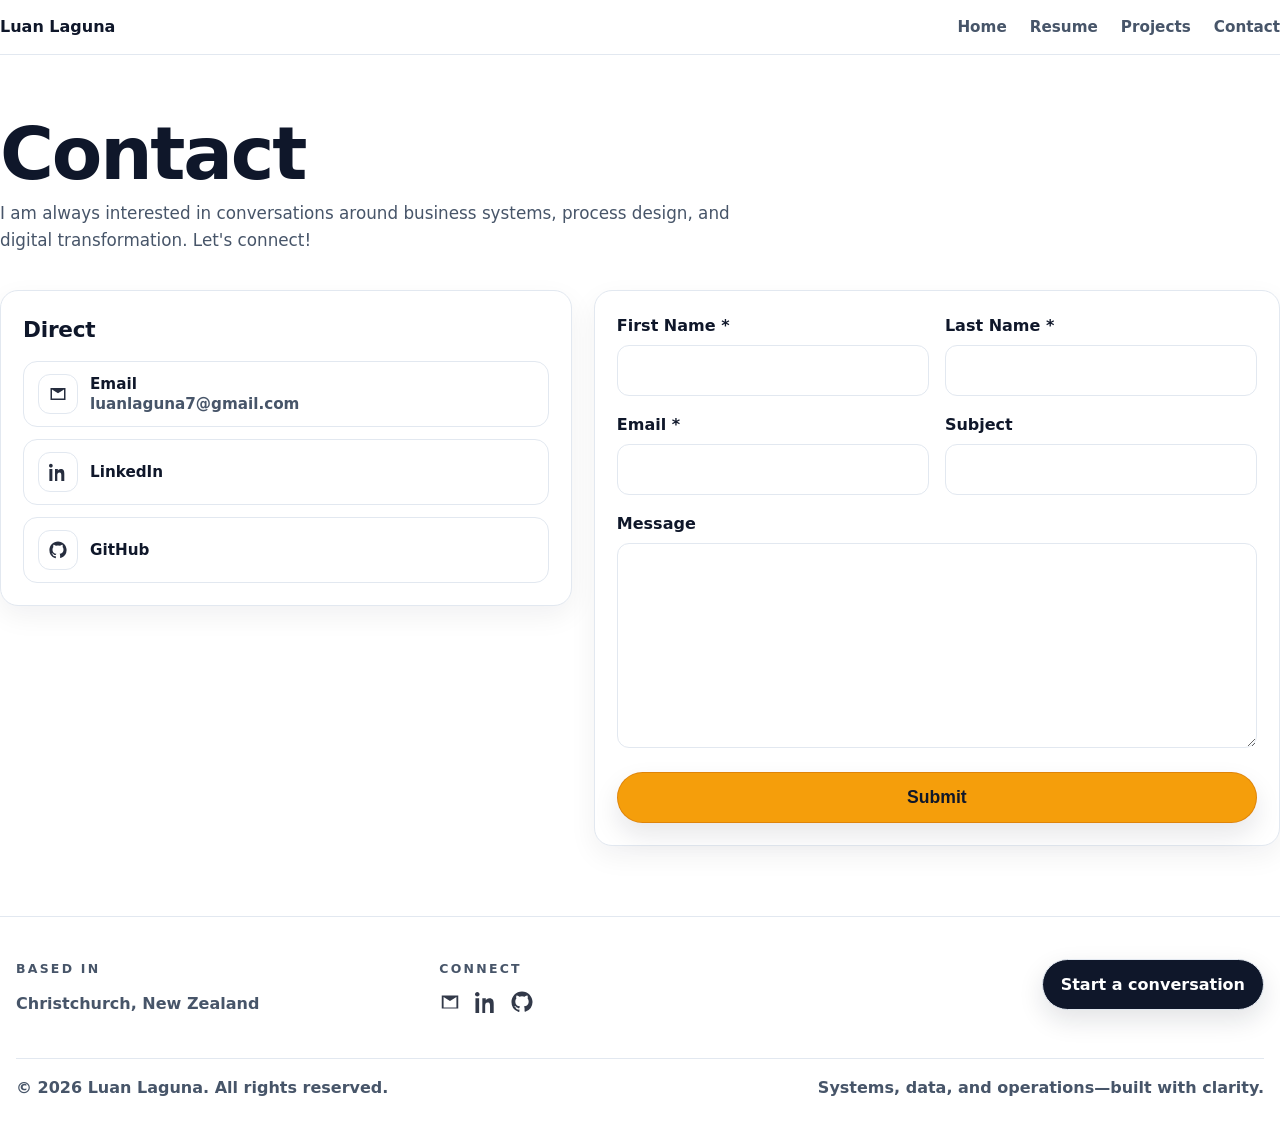
==== commit 164f0119: "13" ====
--- a/contact.html
+++ b/contact.html
@@ -1,4 +1,4 @@
-﻿<!DOCTYPE html>
+<!DOCTYPE html>
 <html lang="en">
 <head>
   <!-- Google tag (gtag.js) -->
@@ -162,7 +162,7 @@
     <div class="footer-pro-grid">
       <!-- Get in touch -->
       <div class="footer-block">
-        <div class="footer-kicker">Get in touch</div>
+        <div class="footer-kicker">BASED IN</div>
         <div class="footer-text">
           <div class="footer-muted">Christchurch, New Zealand</div>
         </div>
--- a/style.css
+++ b/style.css
@@ -1,4 +1,4 @@
-﻿:root{
+:root{
   --bg:#ffffff;
   --text:#0f172a;
   --muted:#475569;
@@ -1426,15 +1426,16 @@
 
 .opsquery-section-title{
   margin: 0 0 14px;
-  font-size: clamp(1.2rem, 2vw, 1.5rem);
+  font-size: 2rem;
+  font-weight: 600;
   letter-spacing: -0.01em;
 }
 
 .opsquery-text{
   margin: 0 0 12px;
   color: var(--muted);
-  font-size: 1rem;
-  line-height: 1.7;
+  font-size: 1.25rem;
+  line-height: 1.9;
 }
 
 .opsquery-text:last-child{ margin-bottom: 0; }
@@ -2162,14 +2163,15 @@
   border-radius: 16px;
   overflow: hidden;
   margin-bottom: 12px;
+  aspect-ratio: 16 / 9;
 }
 
 .detail-image-main img{
   width: 100%;
+  height: 100%;
   display: block;
   object-fit: cover;
-  object-position: top center;
-  max-height: 480px;
+  object-position: center;
 }
 
 .detail-image-placeholder{
@@ -2194,7 +2196,7 @@
 }
 
 .detail-body{
-  max-width: 72ch;
+  max-width: 780px;
   margin: 0 auto;
   padding: 0 0 70px;
 }
@@ -2272,8 +2274,8 @@
 /* Scroll reveal */
 .js-loaded .reveal{
   opacity: 0;
-  transform: translateY(30px);
-  transition: opacity 0.6s ease-out, transform 0.6s ease-out;
+  transform: translateY(60px);
+  transition: opacity 0.9s ease-out, transform 0.9s ease-out;
 }
 
 .js-loaded .reveal.visible{
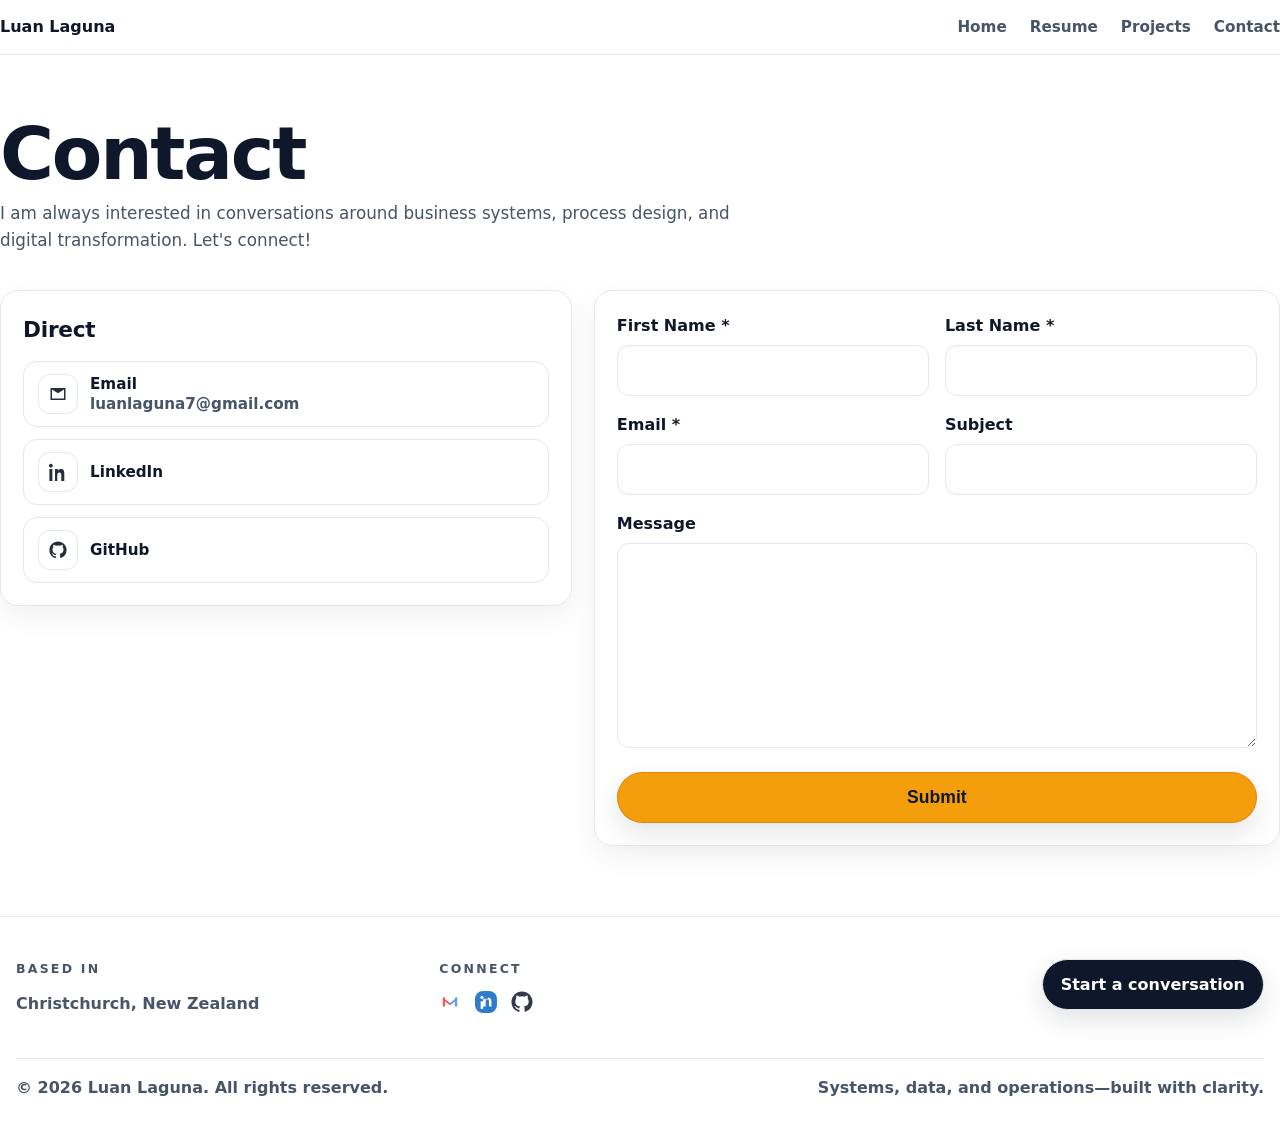
==== commit 4b2b8225: "adding icons and photos" ====
--- a/contact.html
+++ b/contact.html
@@ -1,4 +1,4 @@
-<!DOCTYPE html>
+﻿<!DOCTYPE html>
 <html lang="en">
 <head>
   <!-- Google tag (gtag.js) -->
@@ -174,21 +174,25 @@
 
   <div class="footer-social">
 
-    <a href="mailto:luanlaguna7@gmail.com" aria-label="Email">
-      <svg viewBox="0 0 24 24" class="social-icon">
-        <path d="M3 5h18v14H3V5zm9 6L5 6.5V18h14V6.5L12 11z"/>
-      </svg>
-    </a>
-
-    <a href="https://www.linkedin.com/in/luan-laguna-390032174/" target="_blank" rel="noopener" aria-label="LinkedIn">
-
-      <svg viewBox="0 0 24 24" class="social-icon">
-        <path d="M4.98 3.5C4.98 4.88 3.87 6 2.49 6S0 4.88 0 3.5 1.11 1 2.49 1 4.98 2.12 4.98 3.5zM.5 8h4V24h-4zM8 8h3.8v2.2h.05c.53-1 1.83-2.2 3.77-2.2 4.03 0 4.78 2.65 4.78 6.1V24h-4v-7.4c0-1.77-.03-4.05-2.47-4.05-2.47 0-2.85 1.93-2.85 3.92V24H8z"/>
-      </svg>
-
-    </a>
-
-    <a href="https://github.com/LuanLaguna" target="_blank" rel="noopener" aria-label="GitHub">
+    <a href="mailto:luanlaguna7@gmail.com" aria-label="Email" class="tooltip-wrap" data-tooltip="Gmail">
+              <svg viewBox="0 0 40 40" class="social-icon g-icon" style="border-radius: 8px;">
+                <rect width="40" height="40" rx="8" fill="#ffffff" />
+                <path d="M7 12 L20 22 L33 12 V28 H7 Z" fill="#f4f6f8"/> 
+                <path d="M7 12 L20 22 L20 26 L7 16 Z" fill="#ea4335"/>
+                <path d="M7 12 H11 V28 H7 Z" fill="#ea4335"/>
+                <path d="M33 12 L20 22 L20 26 L33 16 Z" fill="#4285f4"/>
+                <path d="M29 12 H33 V28 H29 Z" fill="#4285f4"/>
+              </svg>
+            </a>
+
+    <a href="https://www.linkedin.com/in/luan-laguna-390032174/" target="_blank" rel="noopener" aria-label="LinkedIn" class="tooltip-wrap" data-tooltip="LinkedIn">
+              <svg viewBox="0 0 40 40" class="social-icon in-icon" style="border-radius: 8px;">
+                <rect width="40" height="40" rx="8" fill="#0A66C2" />
+                <path d="M12.5 14.5c1.8 0 2.9-1.2 2.9-2.7 0-1.5-1.1-2.7-2.8-2.7s-2.9 1.2-2.9 2.7c0 1.5 1.1 2.7 2.8 2.7zm-2.2 4.1h4.5v14.1h-4.5V18.6zm13.1-4.7c-2.4 0-3.5 1.3-4.1 2.3v-2h-4.5c.1 1.3 0 14.1 0 14.1h4.5v-7.9c0-4.2 2.2-5 3.5-5 1.4 0 2.6 1 2.6 4.3v8.6h4.5v-9c0-4.8-2.6-7.4-6.5-7.4z" fill="#FFF"/>
+              </svg>
+            </a>
+
+    <a href="https://github.com/LuanLaguna" target="_blank" rel="noopener" aria-label="GitHub" class="tooltip-wrap" data-tooltip="GitHub">
 
       <svg viewBox="0 0 24 24" class="social-icon">
         <path d="M12 .5C5.65.5.5 5.65.5 12a11.5 11.5 0 0 0 7.87 10.94c.58.1.79-.25.79-.56v-2.17c-3.2.7-3.88-1.54-3.88-1.54-.52-1.33-1.27-1.69-1.27-1.69-1.04-.71.08-.69.08-.69 1.15.08 1.76 1.18 1.76 1.18 1.02 1.76 2.68 1.25 3.33.96.1-.74.4-1.25.73-1.54-2.55-.29-5.23-1.28-5.23-5.69 0-1.26.45-2.3 1.18-3.12-.12-.29-.51-1.45.11-3.03 0 0 .96-.31 3.15 1.19a10.9 10.9 0 0 1 5.73 0c2.19-1.5 3.15-1.19 3.15-1.19.62 1.58.23 2.74.11 3.03.73.82 1.18 1.86 1.18 3.12 0 4.42-2.69 5.39-5.25 5.67.41.35.77 1.04.77 2.1v3.11c0 .31.21.67.8.56A11.5 11.5 0 0 0 23.5 12C23.5 5.65 18.35.5 12 .5z"/>
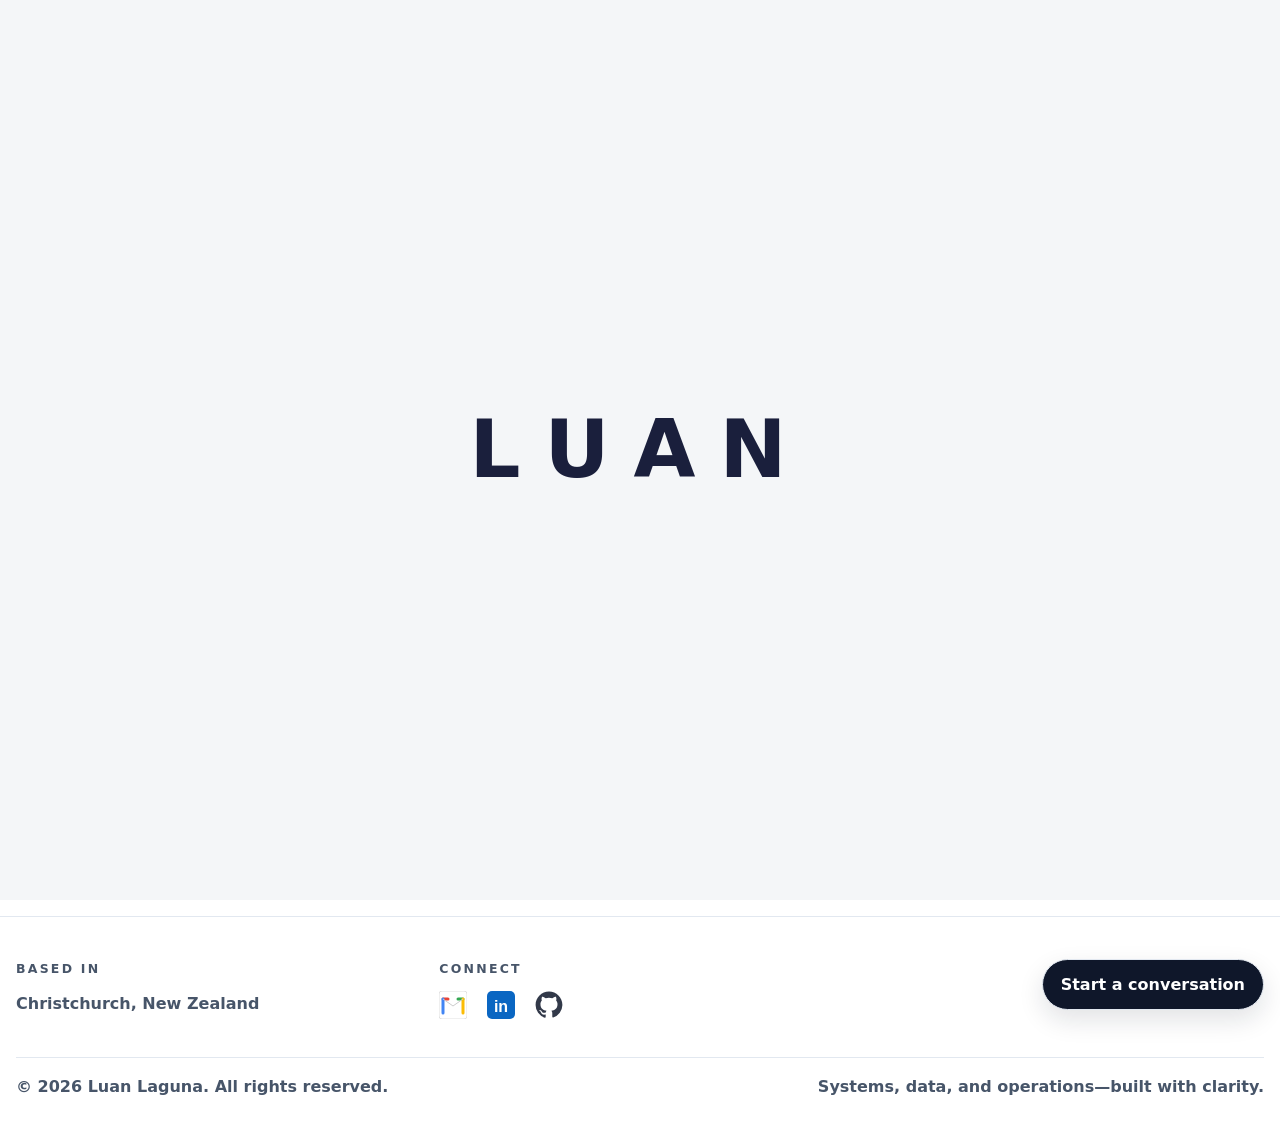
==== commit a61b1578: "15" ====
--- a/contact.html
+++ b/contact.html
@@ -174,23 +174,27 @@
 
   <div class="footer-social">
 
-    <a href="mailto:luanlaguna7@gmail.com" aria-label="Email" class="tooltip-wrap" data-tooltip="Gmail">
-              <svg viewBox="0 0 40 40" class="social-icon g-icon" style="border-radius: 8px;">
-                <rect width="40" height="40" rx="8" fill="#ffffff" />
-                <path d="M7 12 L20 22 L33 12 V28 H7 Z" fill="#f4f6f8"/> 
-                <path d="M7 12 L20 22 L20 26 L7 16 Z" fill="#ea4335"/>
-                <path d="M7 12 H11 V28 H7 Z" fill="#ea4335"/>
-                <path d="M33 12 L20 22 L20 26 L33 16 Z" fill="#4285f4"/>
-                <path d="M29 12 H33 V28 H29 Z" fill="#4285f4"/>
-              </svg>
-            </a>
-
-    <a href="https://www.linkedin.com/in/luan-laguna-390032174/" target="_blank" rel="noopener" aria-label="LinkedIn" class="tooltip-wrap" data-tooltip="LinkedIn">
-              <svg viewBox="0 0 40 40" class="social-icon in-icon" style="border-radius: 8px;">
-                <rect width="40" height="40" rx="8" fill="#0A66C2" />
-                <path d="M12.5 14.5c1.8 0 2.9-1.2 2.9-2.7 0-1.5-1.1-2.7-2.8-2.7s-2.9 1.2-2.9 2.7c0 1.5 1.1 2.7 2.8 2.7zm-2.2 4.1h4.5v14.1h-4.5V18.6zm13.1-4.7c-2.4 0-3.5 1.3-4.1 2.3v-2h-4.5c.1 1.3 0 14.1 0 14.1h4.5v-7.9c0-4.2 2.2-5 3.5-5 1.4 0 2.6 1 2.6 4.3v8.6h4.5v-9c0-4.8-2.6-7.4-6.5-7.4z" fill="#FFF"/>
-              </svg>
-            </a>
+    <a href="mailto:luanlaguna7@gmail.com" aria-label="Gmail">
+<svg width="28" height="28" viewBox="0 0 28 28" xmlns="http://www.w3.org/2000/svg">
+  <rect width="28" height="28" rx="3" fill="white" stroke="#e0e0e0" stroke-width="1"/>
+  <path d="M4 8 L14 16 L24 8" fill="none" stroke="#ccc" stroke-width="1"/>
+  <path d="M4 8 L4 22 L24 22 L24 8 L14 16 Z" fill="white" stroke="none"/>
+  <path d="M4 8 L14 16 L24 8" fill="none" stroke="#ccc" stroke-width="0.5"/>
+  <path d="M4 8 L9 8 L14 13 L19 8 L24 8 L24 22 L4 22 Z" fill="white"/>
+  <path d="M4 8 L9 8" stroke="#EA4335" stroke-width="3" stroke-linecap="round"/>
+  <path d="M19 8 L24 8" stroke="#34A853" stroke-width="3" stroke-linecap="round"/>
+  <path d="M4 8 L4 22" stroke="#4285F4" stroke-width="3" stroke-linecap="round"/>
+  <path d="M24 8 L24 22" stroke="#FBBC05" stroke-width="3" stroke-linecap="round"/>
+  <path d="M4 8 L14 15 L24 8" fill="none" stroke="#ccc" stroke-width="1"/>
+</svg>
+</a>
+
+    <a href="https://www.linkedin.com/in/luan-laguna-390032174/" target="_blank" aria-label="LinkedIn">
+<svg width="28" height="28" viewBox="0 0 28 28" xmlns="http://www.w3.org/2000/svg">
+  <rect width="28" height="28" rx="5" fill="#0A66C2"/>
+  <text x="14" y="21" text-anchor="middle" font-family="Arial, sans-serif" font-size="16" font-weight="700" fill="white">in</text>
+</svg>
+</a>
 
     <a href="https://github.com/LuanLaguna" target="_blank" rel="noopener" aria-label="GitHub" class="tooltip-wrap" data-tooltip="GitHub">
 
--- a/style.css
+++ b/style.css
@@ -2316,4 +2316,313 @@
   .detail-image-grid{ grid-template-columns: 1fr; }
 }
 
-
+/* --- PART 1: Projects Images --- */
+.proj-img-wrap, .archive-icon.proj-img-wrap {
+  overflow: hidden;
+  border-radius: 8px;
+}
+.detail-image-main {
+  overflow: hidden;
+}
+.proj-img-wrap img,
+.detail-image-main img {
+  object-fit: cover;
+  object-position: center;
+  width: 100%;
+}
+.proj-img-wrap img {
+  aspect-ratio: 16/9;
+}
+.detail-image-main img {
+  border-radius: 8px;
+}
+
+/* --- PART 2: Footer Icons & Tooltips --- */
+.footer-social {
+  display: flex;
+  align-items: center;
+  gap: 16px;
+}
+.footer-social > a {
+  position: relative;
+  display: inline-flex;
+  align-items: center;
+  justify-content: center;
+  text-decoration: none;
+}
+/* existing icons */
+.footer-social > a > svg {
+  transition: transform 0.2s ease, filter 0.2s ease;
+}
+
+/* new icons */
+.g-icon, .in-icon {
+  width: 40px;
+  height: 40px;
+  border-radius: 8px;
+}
+.footer-social > a:hover .g-icon,
+.footer-social > a:hover .in-icon {
+  transform: scale(1.1);
+}
+.footer-social > a:hover .in-icon {
+  filter: brightness(1.15);
+}
+
+/* Tooltips */
+.tooltip-wrap::before {
+  content: attr(data-tooltip);
+  position: absolute;
+  bottom: 100%;
+  left: 50%;
+  transform: translateX(-50%) translateY(-8px);
+  background: #1a1f3c; /* dark pill */
+  color: #fff;
+  font-size: 12px;
+  padding: 4px 8px;
+  border-radius: 12px;
+  white-space: nowrap;
+}
+
+.detail-image-grid{
+  display: grid;
+  grid-template-columns: repeat(2, 1fr);
+  gap: 12px;
+}
+
+.detail-body{
+  max-width: 780px;
+  margin: 0 auto;
+  padding: 0 0 70px;
+}
+
+/* =========================================
+   ASSET PLACEHOLDERS
+   ========================================= */
+.asset-placeholders{
+  margin-top: 52px;
+  padding-top: 36px;
+  border-top: 1px solid var(--line);
+}
+
+.asset-placeholder-title{
+  margin: 0 0 20px;
+  font-size: clamp(1.2rem, 2vw, 1.5rem);
+  letter-spacing: -0.01em;
+}
+
+.asset-placeholder-grid{
+  display: grid;
+  grid-template-columns: repeat(3, 1fr);
+  gap: 16px;
+}
+
+.asset-placeholder{
+  min-height: 200px;
+  background: #f8fafc;
+  border: 2px dashed #cbd5e1;
+  border-radius: 12px;
+  display: flex;
+  flex-direction: column;
+  align-items: center;
+  justify-content: center;
+  gap: 12px;
+  padding: 20px;
+  color: var(--muted);
+  font-size: .9rem;
+  font-weight: 700;
+  text-align: center;
+  line-height: 1.5;
+}
+
+.asset-placeholder svg{
+  opacity: 0.3;
+  flex-shrink: 0;
+}
+
+/* =========================================
+   MIRO ITEM HOVER EFFECTS
+   ========================================= */
+.miro-item .proj-img-wrap img{
+  transition: transform 0.3s ease;
+}
+
+.miro-item:hover .proj-img-wrap img{
+  transform: scale(1.03);
+}
+
+/* =========================================
+   PAGE ANIMATIONS
+   ========================================= */
+
+/* Entry / exit transitions */
+@keyframes pageFadeIn  { from { opacity: 0; } to { opacity: 1; } }
+@keyframes pageFadeOut { from { opacity: 1; } to { opacity: 0; } }
+
+body{ animation: pageFadeIn 0.3s ease-out; }
+
+body.page-exit{
+  animation: pageFadeOut 0.3s ease-out forwards;
+  pointer-events: none;
+}
+
+/* Scroll reveal */
+.js-loaded .reveal{
+  opacity: 0;
+  transform: translateY(60px);
+  transition: opacity 0.9s ease-out, transform 0.9s ease-out;
+}
+
+.js-loaded .reveal.visible{
+  opacity: 1;
+  transform: translateY(0);
+}
+
+/* Particle canvas */
+.projects-hero{ position: relative; }
+
+#particle-canvas{
+  position: absolute;
+  inset: 0;
+  width: 100%;
+  height: 100%;
+  z-index: 0;
+  pointer-events: none;
+}
+
+.projects-hero > *:not(#particle-canvas){ position: relative; z-index: 1; }
+
+/* Reduced motion */
+@media (prefers-reduced-motion: reduce){
+  body, body.page-exit{ animation: none !important; }
+  .js-loaded .reveal{
+    opacity: 1 !important;
+    transform: none !important;
+    transition: none !important;
+  }
+  .miro-item:hover .proj-img-wrap img{ transform: none; }
+  .archive-card:hover{ transform: none; }
+  .archive-card:hover .archive-icon svg{ transform: none; }
+}
+
+/* Responsive */
+@media (max-width: 740px){
+  .asset-placeholder-grid{ grid-template-columns: 1fr; }
+  .detail-image-grid{ grid-template-columns: 1fr; }
+}
+
+/* --- PART 1: Projects Images --- */
+.proj-img-wrap, .archive-icon.proj-img-wrap {
+  overflow: hidden;
+  border-radius: 8px;
+}
+.detail-image-main {
+  overflow: hidden;
+}
+.proj-img-wrap img,
+.detail-image-main img {
+  object-fit: cover;
+  object-position: center;
+  width: 100%;
+}
+.proj-img-wrap img {
+  aspect-ratio: 16/9;
+}
+.detail-image-main img {
+  border-radius: 8px;
+}
+
+/* --- PART 2: Footer Icons & Tooltips --- */
+.footer-social {
+  display: flex !important;
+  align-items: center !important; 
+  gap: 20px !important;
+}
+.footer-social > a {
+  position: relative;
+  display: flex !important;
+  align-items: center !important;
+  justify-content: center !important;
+  line-height: 0;
+  margin: 0;
+  padding: 0;
+  text-decoration: none;
+}
+/* existing icons */
+.footer-social > a > svg {
+  width: 28px !important;
+  height: 28px !important;
+  display: block;
+  margin: 0 !important;
+  padding: 0 !important;
+  transition: transform 0.2s ease, filter 0.2s ease, opacity 0.2s ease;
+}
+
+.footer-social > a:hover > svg {
+  transform: translateY(-2px);
+  opacity: 1;
+}
+
+/* Tooltips */
+.tooltip-wrap::before {
+  content: attr(data-tooltip);
+  position: absolute;
+  bottom: 100%;
+  left: 50%;
+  transform: translateX(-50%) translateY(-8px);
+  background: #1a1f3c; /* dark pill */
+  color: #fff;
+  font-size: 12px;
+  padding: 4px 8px;
+  border-radius: 12px;
+  white-space: nowrap;
+  opacity: 0;
+  pointer-events: none;
+  transition: opacity 0.2s ease, transform 0.2s ease;
+  z-index: 10;
+}
+.tooltip-wrap:hover::before {
+  opacity: 1;
+  transform: translateX(-50%) translateY(-4px);
+}
+
+/* --- PART 3: Intro Animation --- */
+#intro-overlay {
+  position: fixed;
+  top: 0;
+  left: 0;
+  width: 100vw;
+  height: 100vh;
+  background-color: #f4f6f8; /* matches site background */
+  z-index: 9999;
+  display: flex;
+  align-items: center;
+  justify-content: center;
+  transition: opacity 0.8s ease;
+}
+
+#intro-overlay.hidden {
+  opacity: 0;
+  pointer-events: none;
+}
+
+.intro-text-container {
+  display: flex;
+  overflow: hidden;
+}
+
+.intro-letter {
+  font-family: inherit; /* same as site */
+  font-size: 5rem;
+  color: #1a1f3c; /* site primary dark navy */
+  letter-spacing: 0.3em;
+  font-weight: 700;
+  opacity: 0;
+  transform: translateY(40px);
+  transition: opacity 0.5s ease, transform 0.5s ease;
+}
+
+.intro-letter.show {
+  opacity: 1;
+  transform: translateY(0);
+}
